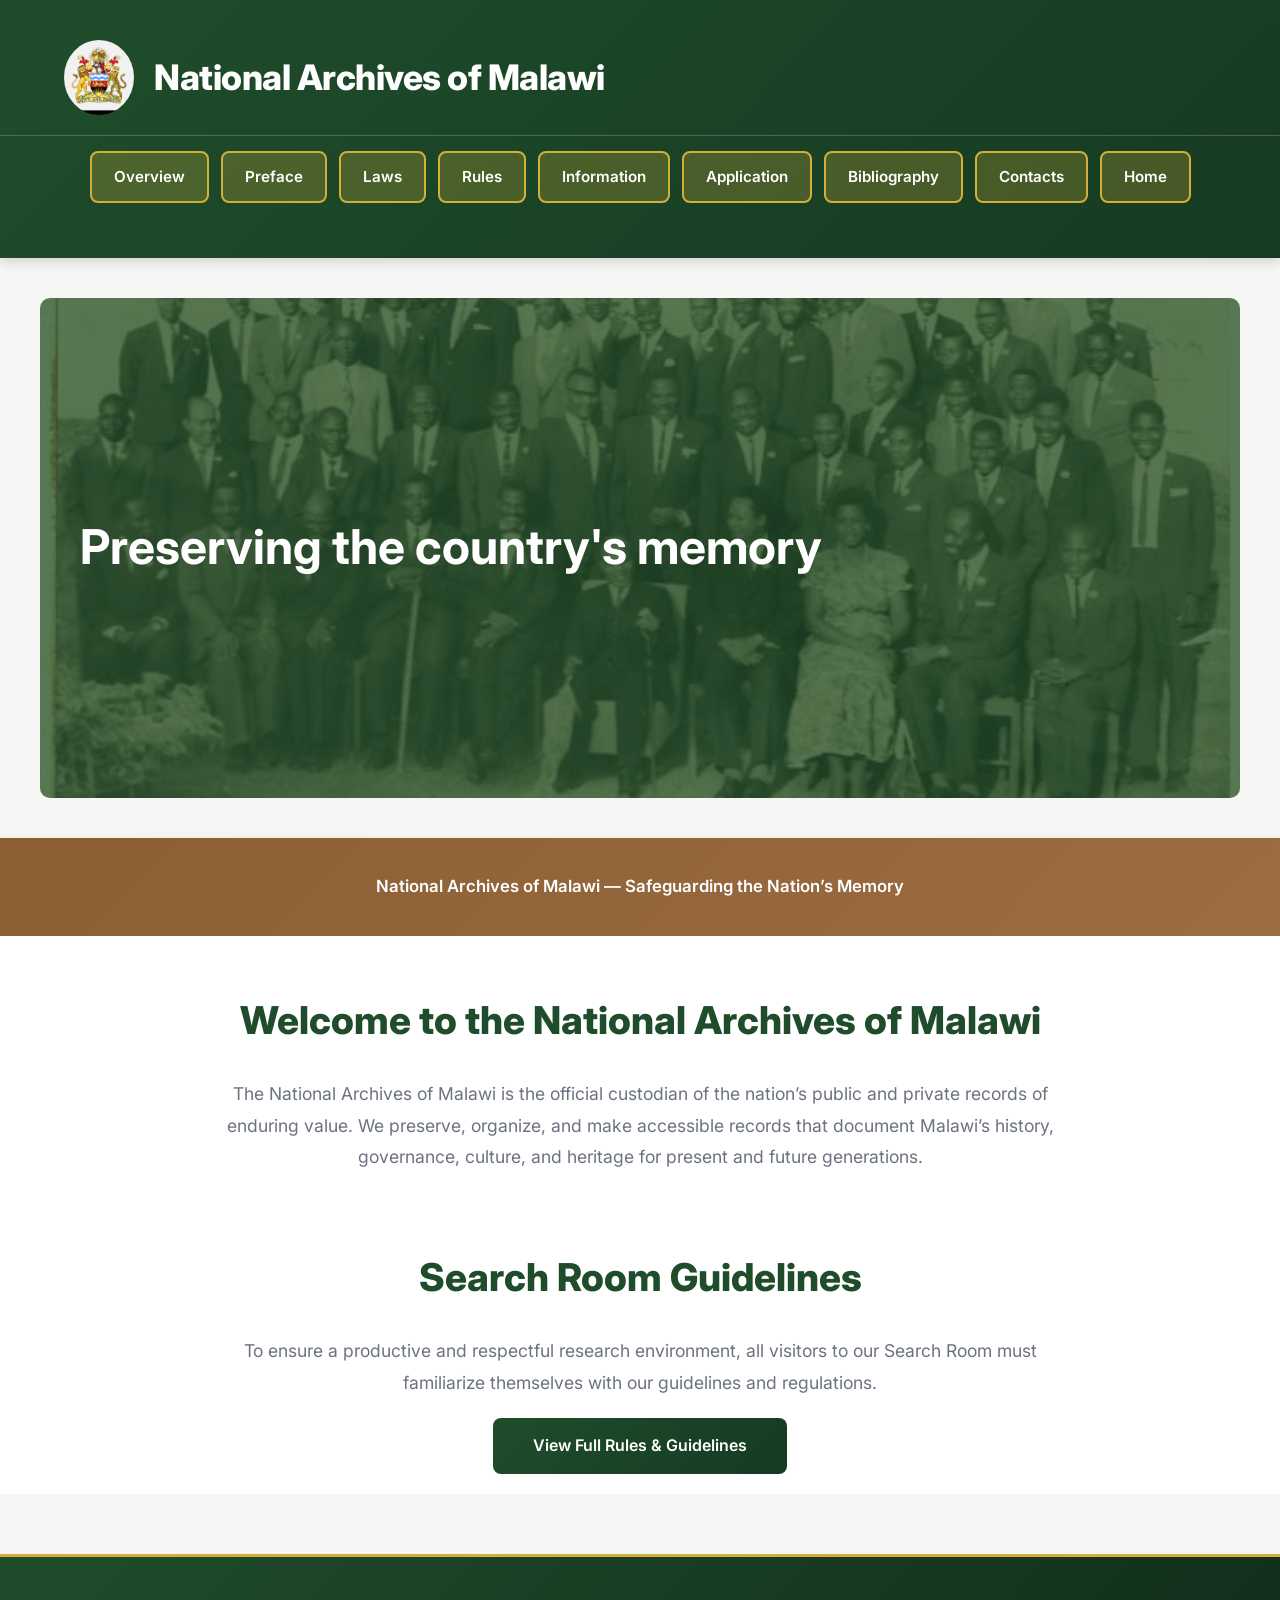
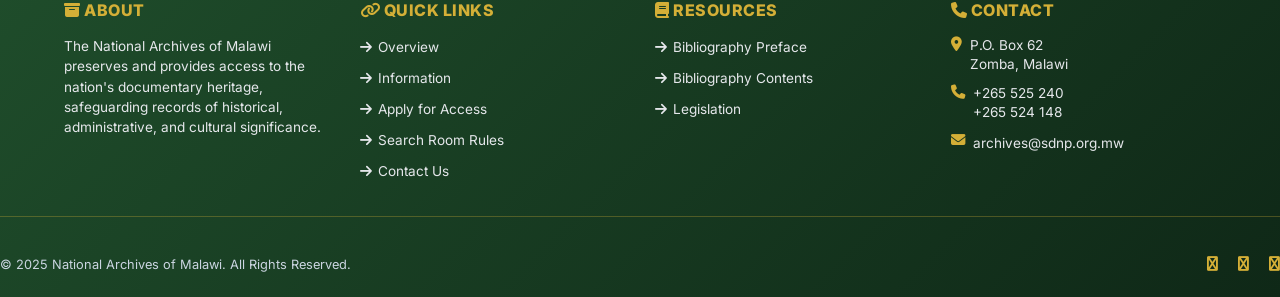
==== index.html @ b971d66d "Initial commit: National Archives redesigned website" ====
<!DOCTYPE html>
<html lang="en">
<head>
  <meta charset="UTF-8" />
  <meta name="viewport" content="width=device-width, initial-scale=1.0" />
  <title>National Archives of Malawi</title>

  <!-- Google Font -->
  <link href="https://fonts.googleapis.com/css2?family=Inter:wght@300;400;500;600;700;800&display=swap" rel="stylesheet">

  <!-- Icons -->
  <link href="https://cdnjs.cloudflare.com/ajax/libs/font-awesome/6.5.1/css/all.min.css" rel="stylesheet">

  <!-- Global CSS -->
  <link rel="stylesheet" href="archives-styles.css">
  <style>
    .rules-button {
      display: inline-block;
      margin-top: 20px;
      padding: 14px 40px;
      background: linear-gradient(135deg, #1f4d2b, #163a22);
      color: white;
      text-decoration: none;
      border-radius: 8px;
      font-weight: 600;
      transition: all 0.3s ease;
    }

    .rules-button:hover {
      transform: translateY(-2px);
      box-shadow: 0 8px 20px rgba(31, 77, 43, 0.3);
    }
  </style>
</head>
<body>

<!-- Top Header -->
<header class="top-header">
  <div class="container header-content">
    <div class="branding">
      <img src="emblem.jpg" alt="Malawi Emblem">
      <div>
        <h1>National Archives of Malawi</h1>
      </div>
    </div>
  </div>
  <!-- Navigation -->
  <nav class="main-nav">
    <div class="container">
      <a href="overview.html">Overview</a>
      <a href="biblio_preface.html">Preface</a>
      <a href="laws.html">Laws</a>
      <a href="rules.html">Rules</a>
      <a href="information.html">Information</a>
      <a href="application.html">Application</a>
      <a href="biblio-contents.html">Bibliography</a>
      <a href="staff.html">Contacts</a>
      <a href="../index.html">Home</a>
    </div>
  </nav>
</header>

<!-- Hero Section -->
<section class="hero-section">
  <div class="hero-archives">
    <div class="hero-overlay"></div>
    <div class="hero-content">
      <p>Preserving the country's memory</p>
    </div>
  </div>
</section>


<!-- Announcement Banner -->
<section class="announcement">
  <div class="container">
    <p>National Archives of Malawi — Safeguarding the Nation’s Memory</p>
  </div>
</section>

<!-- Welcome Section -->
<section class="welcome">
  <div class="container">
    <h2>Welcome to the National Archives of Malawi</h2>
    <p>
      The National Archives of Malawi is the official custodian of the nation’s public and private records of enduring value. We preserve, organize, and make accessible records that document Malawi’s history, governance, culture, and heritage for present and future generations.
    </p>
  </div>
</section>
<!-- Quick Access to Rules Section -->
<section class="welcome">
  <div class="container">
    <h2>Search Room Guidelines</h2>
    <p>
      To ensure a productive and respectful research environment, all visitors to our Search Room must familiarize themselves with our guidelines and regulations.
    </p>
    <a href="rules.html" class="rules-button">View Full Rules & Guidelines</a>
  </div>
</section>
<!-- Footer -->
<footer class="footer">
  <div class="container">
    <div class="footer-section">
      <h3><i class="fas fa-archive"></i> About</h3>
      <p style="color:#e5e7eb; font-size:0.95rem; line-height:1.7;">The National Archives of Malawi preserves and provides access to the nation's documentary heritage, safeguarding records of historical, administrative, and cultural significance.</p>
    </div>

    <div class="footer-section">
      <h3><i class="fas fa-link"></i> Quick Links</h3>
      <ul>
        <li><a href="overview.html"><i class="fas fa-arrow-right"></i> Overview</a></li>
        <li><a href="information.html"><i class="fas fa-arrow-right"></i> Information</a></li>
        <li><a href="application.html"><i class="fas fa-arrow-right"></i> Apply for Access</a></li>
        <li><a href="search.html"><i class="fas fa-arrow-right"></i> Search Room Rules</a></li>
        <li><a href="staff.html"><i class="fas fa-arrow-right"></i> Contact Us</a></li>
      </ul>
    </div>

    <div class="footer-section">
      <h3><i class="fas fa-book"></i> Resources</h3>
      <ul>
        <li><a href="biblio_preface.html"><i class="fas fa-arrow-right"></i> Bibliography Preface</a></li>
        <li><a href="biblio-contents.html"><i class="fas fa-arrow-right"></i> Bibliography Contents</a></li>
        <li><a href="laws.html"><i class="fas fa-arrow-right"></i> Legislation</a></li>
      </ul>
    </div>

    <div class="footer-section">
      <h3><i class="fas fa-phone"></i> Contact</h3>
      <div class="footer-contact-item">
        <i class="fas fa-map-marker-alt"></i>
        <span>P.O. Box 62<br>Zomba, Malawi</span>
      </div>
      <div class="footer-contact-item">
        <i class="fas fa-phone"></i>
        <span>+265 525 240<br>+265 524 148</span>
      </div>
      <div class="footer-contact-item">
        <i class="fas fa-envelope"></i>
        <a href="mailto:archives@sdnp.org.mw">archives@sdnp.org.mw</a>
      </div>
    </div>
  </div>

  <div class="footer-divider"></div>

  <div class="footer-bottom">
    <p style="margin:0;">© 2025 National Archives of Malawi. All Rights Reserved.</p>
    <div style="display:flex; gap:20px;">
      <a href="#"><i class="fas fa-facebook"></i></a>
      <a href="#"><i class="fas fa-twitter"></i></a>
      <a href="#"><i class="fas fa-linkedin"></i></a>
    </div>
  </div>
</footer>

</body>
</html>
---- archives-styles.css ----
/* =====================================================
   NATIONAL ARCHIVES OF MALAWI – GLOBAL STYLESHEET
   Design-only redesign (no content removed)
===================================================== */

:root{
  --primary:#1f4d2b;      /* Heritage green */
  --secondary:#8b5e34;    /* Archival brown */
  --accent:#d4af37;       /* Gold accent */
  --light:#f6f7f5;
  --dark:#1f2933;
  --muted:#6b7280;
  --white:#ffffff;
}

*{
  box-sizing:border-box;
}

body{
  margin:0;
  font-family:'Inter',sans-serif;
  color:var(--dark);
  background:var(--light);
  line-height:1.7;
}

.container{
  width:90%;
  max-width:1200px;
  margin:auto;
}

/* ================= HEADER ================= */
.top-header{
  background:linear-gradient(135deg,var(--primary),#163a22);
  color:var(--white);
  padding:40px 0;
  box-shadow:0 4px 12px rgba(0,0,0,0.15);
}

.header-content{
  display:flex;
  justify-content:space-between;
  align-items:flex-start;
  gap:40px;
}

.branding{
  display:flex;
  align-items:center;
  gap:20px;
}

.branding img{
  width:70px;
  border-radius:50%;
}

.branding h1{
  margin:0;
  font-size:2.2rem;
  font-weight:800;
  letter-spacing:-0.5px;
}

.branding p{
  margin:5px 0 0;
  color:#e5e7eb;
}

.contact-box{
  background:var(--white);
  color:var(--dark);
  padding:30px;
  border-radius:16px;
  box-shadow:0 20px 40px rgba(0,0,0,0.12);
  max-width:360px;
  border-left:5px solid var(--accent);
}

.contact-box h3{
  margin-top:0;
  color:var(--primary);
}

.contact-box a{
  color:var(--primary);
  text-decoration:none;
}

.contact-person{
  margin-top:15px;
  font-size:0.95rem;
}

/* ================= NAVIGATION ================= */
.main-nav{
  background:transparent;
  box-shadow:none;
  border-top:1px solid rgba(255,255,255,0.2);
  margin-top:20px;
  padding:15px 0;
}

.main-nav .container{
  display:flex;
  flex-wrap:wrap;
  justify-content:center;
  gap:12px;
}

.main-nav a{
  padding:11px 22px;
  text-decoration:none;
  color:var(--white);
  font-weight:600;
  font-size:0.95rem;
  background:rgba(212,175,55,0.25);
  border:2px solid var(--accent);
  border-radius:8px;
  transition:all 0.3s ease;
  display:inline-block;
}

.main-nav a:hover{
  background:var(--accent);
  color:var(--primary);
  transform:translateY(-2px);
  box-shadow:0 6px 16px rgba(212,175,55,0.3);
}

/* ================= ANNOUNCEMENT ================= */
.announcement{
  background:linear-gradient(135deg,var(--secondary),#9d6d42);
  color:var(--white);
  text-align:center;
  padding:18px 0;
  font-weight:600;
  font-size:1.05rem;
  box-shadow:0 2px 8px rgba(0,0,0,0.1);
}

/* ================= CONTENT ================= */
.welcome{
  background:var(--white);
  padding:20px 0;
  text-align:center;
}

.welcome h2{
  color:var(--primary);
  font-size:2.4rem;
  margin-bottom:25px;
  font-weight:800;
}

.welcome p{
  max-width:850px;
  margin:auto;
  color:var(--muted);
  font-size:1.1rem;
  line-height:1.8;
}

/* ================= FOOTER ================= */
.footer{
  background:linear-gradient(135deg,var(--primary),#0f2817);
  color:var(--white);
  padding:40px 0 20px;
  border-top:3px solid var(--accent);
  margin-top:60px;
}

.footer .container{
  display:grid;
  grid-template-columns:repeat(auto-fit,minmax(200px,1fr));
  gap:30px;
  margin-bottom:25px;
}

.footer-section h3{
  color:var(--accent);
  font-size:1rem;
  font-weight:800;
  margin-top:0;
  margin-bottom:12px;
  text-transform:uppercase;
  letter-spacing:0.5px;
}

.footer-section ul{
  list-style:none;
  padding:0;
  margin:0;
}

.footer-section li{
  margin-bottom:8px;
}

.footer-section a{
  color:#e5e7eb;
  text-decoration:none;
  transition:color 0.3s ease;
  font-size:0.85rem;
  display:flex;
  align-items:center;
  gap:6px;
}

.footer-section a:hover{
  color:var(--accent);
}

.footer-section p{
  font-size:0.85rem !important;
  line-height:1.5 !important;
  margin:0 !important;
}

.footer-contact-item{
  margin-bottom:10px;
  display:flex;
  align-items:flex-start;
  gap:8px;
  font-size:0.85rem;
}

.footer-contact-item i{
  color:var(--accent);
  margin-top:1px;
  flex-shrink:0;
  font-size:0.9rem;
}

.footer-contact-item span{
  color:#e5e7eb;
  line-height:1.4;
}

.footer-divider{
  border-top:1px solid rgba(212,175,55,0.3);
  margin:20px 0;
}

.footer-bottom{
  display:flex;
  justify-content:space-between;
  align-items:center;
  flex-wrap:wrap;
  gap:15px;
  padding-top:15px;
  color:#cbd5e1;
  font-size:0.8rem;
}

.footer-bottom a{
  color:var(--accent);
  text-decoration:none;
  transition:color 0.3s ease;
  font-size:0.9rem;
}

.footer-bottom a:hover{
  color:var(--white);
}

.footer-bottom div{
  display:flex;
  gap:15px;
}

@media(max-width:768px){
  .footer{
    padding:30px 0 15px;
    margin-top:40px;
  }

  .footer .container{
    grid-template-columns:repeat(2,1fr);
    gap:20px;
    margin-bottom:15px;
  }

  .footer-section h3{
    font-size:0.9rem;
    margin-bottom:8px;
  }

  .footer-section a{
    font-size:0.8rem;
  }

  .footer-bottom{
    flex-direction:column;
    text-align:center;
    padding-top:10px;
  }

  .footer-bottom div{
    justify-content:center;
  }
}

/* ================= RESPONSIVE ================= */
@media(max-width:900px){
  .header-content{
    flex-direction:column;
  }

  .contact-box{
    max-width:100%;
  }
}
/* ================= HERO SECTION ================= */

.hero-section{
  display:flex;
  align-items:stretch;
  padding:40px;
}

.hero-archives{
  width:100%;
  height:500px;
  background:url("images-25.jpeg");
  background-size:cover;
  background-position:center;
  position:relative;
  display:flex;
  align-items:center;
  border-radius:10px;
}

.hero-overlay{
  position:absolute;
  inset:0;
  background:rgba(31,77,43,0.75); /* heritage green overlay */
  border-radius:10px;
}

.hero-content{
  position:relative;
  color:#ffffff;
  width:100%;
  padding:40px;
}

.hero-content h1{
  font-size:3.2rem;
  font-weight:800;
}

.hero-content p{
  font-size:3rem;
  font-weight:700;
  color:#ffffff;
  margin:0;
  line-height:1.3;
}
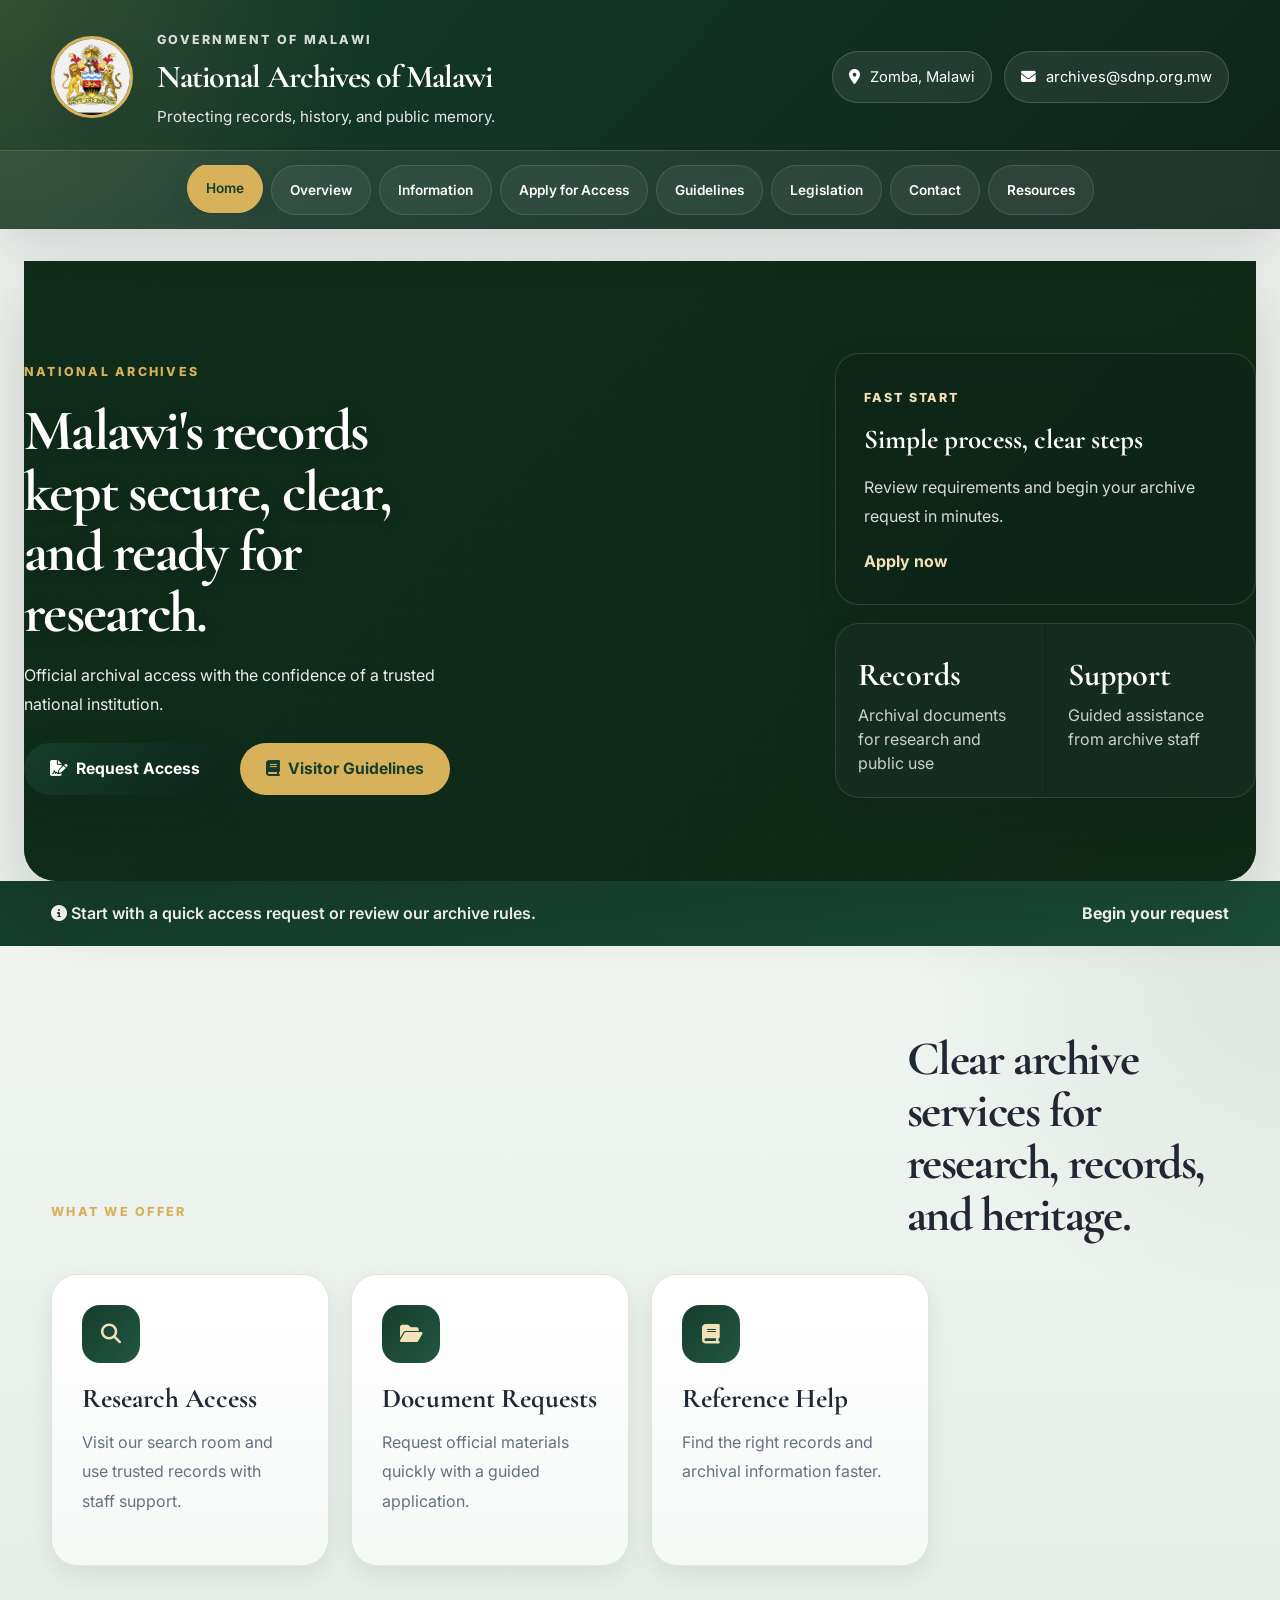
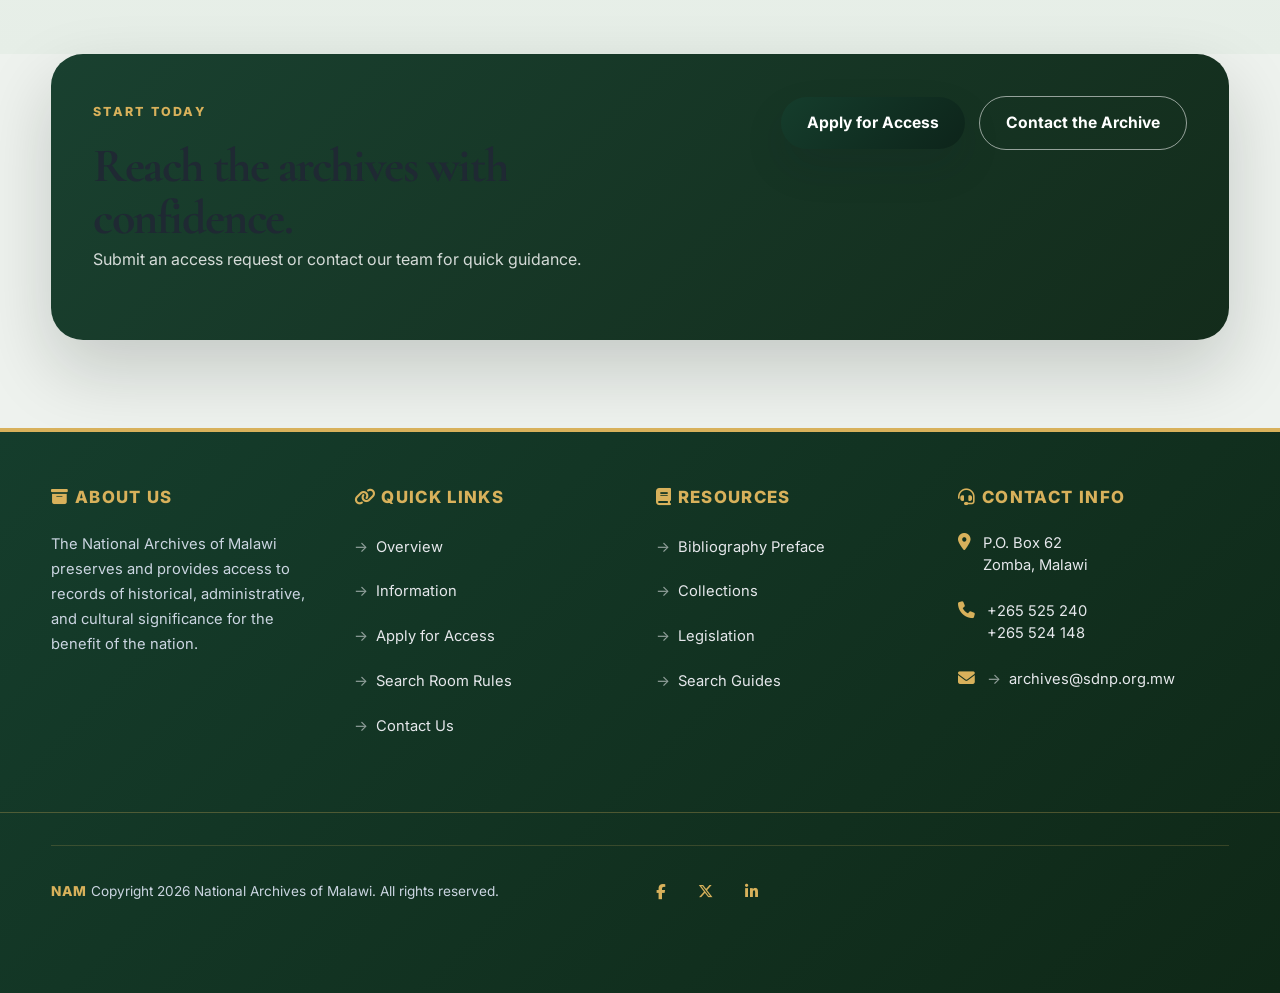
==== commit 63d7fdfc: "Refine homepage with footer color palette, concise content, and polished professional layout" ====
--- a/index.html
+++ b/index.html
@@ -3,156 +3,221 @@
 <head>
   <meta charset="UTF-8" />
   <meta name="viewport" content="width=device-width, initial-scale=1.0" />
+  <meta
+    name="description"
+    content="National Archives of Malawi - trusted access to records, history, and documentary heritage for citizens, students, and researchers."
+  />
+  <meta name="theme-color" content="#153d2c" />
   <title>National Archives of Malawi</title>
 
-  <!-- Google Font -->
-  <link href="https://fonts.googleapis.com/css2?family=Inter:wght@300;400;500;600;700;800&display=swap" rel="stylesheet">
-
-  <!-- Icons -->
-  <link href="https://cdnjs.cloudflare.com/ajax/libs/font-awesome/6.5.1/css/all.min.css" rel="stylesheet">
-
-  <!-- Global CSS -->
-  <link rel="stylesheet" href="archives-styles.css">
-  <style>
-    .rules-button {
-      display: inline-block;
-      margin-top: 20px;
-      padding: 14px 40px;
-      background: linear-gradient(135deg, #1f4d2b, #163a22);
-      color: white;
-      text-decoration: none;
-      border-radius: 8px;
-      font-weight: 600;
-      transition: all 0.3s ease;
-    }
-
-    .rules-button:hover {
-      transform: translateY(-2px);
-      box-shadow: 0 8px 20px rgba(31, 77, 43, 0.3);
-    }
-  </style>
+  <link rel="preconnect" href="https://fonts.googleapis.com" />
+  <link rel="preconnect" href="https://fonts.gstatic.com" crossorigin />
+  <link
+    href="https://fonts.googleapis.com/css2?family=Inter:wght@400;500;600;700;800&family=Cormorant+Garamond:wght@500;600;700&display=swap"
+    rel="stylesheet"
+  />
+  <link
+    href="https://cdnjs.cloudflare.com/ajax/libs/font-awesome/6.5.1/css/all.min.css"
+    rel="stylesheet"
+  />
+  <link rel="stylesheet" href="archives-styles.css" />
 </head>
 <body>
-
-<!-- Top Header -->
-<header class="top-header">
-  <div class="container header-content">
-    <div class="branding">
-      <img src="emblem.jpg" alt="Malawi Emblem">
+  <header class="top-header">
+    <div class="container header-content">
+      <div class="branding">
+        <img src="emblem.jpg" alt="National Emblem of Malawi" />
+        <div>
+          <span class="eyebrow">Government of Malawi</span>
+          <h1>National Archives of Malawi</h1>
+          <p>Protecting records, history, and public memory.</p>
+        </div>
+      </div>
+
+      <div class="header-meta">
+        <div class="meta-pill">
+          <i class="fas fa-location-dot"></i>
+          <span>Zomba, Malawi</span>
+        </div>
+        <div class="meta-pill">
+          <i class="fas fa-envelope"></i>
+          <a href="mailto:archives@sdnp.org.mw">archives@sdnp.org.mw</a>
+        </div>
+      </div>
+    </div>
+
+    <nav class="main-nav">
+      <div class="container">
+        <a href="index.html" aria-current="page">Home</a>
+        <a href="overview.html">Overview</a>
+        <a href="information.html">Information</a>
+        <a href="application.html">Apply for Access</a>
+        <a href="rules.html">Guidelines</a>
+        <a href="laws.html">Legislation</a>
+        <a href="staff.html">Contact</a>
+        <a href="biblio_preface.html">Resources</a>
+      </div>
+    </nav>
+  </header>
+
+  <main>
+    <section class="hero-section">
+      <div class="hero-archives">
+        <div class="hero-overlay"></div>
+        <div class="hero-pattern" aria-hidden="true"></div>
+
+        <div class="hero-content container hero-grid">
+          <div class="hero-copy">
+            <span class="section-tag">National Archives</span>
+            <h2>Malawi's records kept secure, clear, and ready for research.</h2>
+            <p>
+              Official archival access with the confidence of a trusted national institution.
+            </p>
+
+            <div class="hero-cta">
+              <a href="application.html" class="btn btn-primary">
+                <i class="fas fa-file-signature"></i>
+                Request Access
+              </a>
+              <a href="rules.html" class="btn btn-secondary">
+                <i class="fas fa-book"></i>
+                Visitor Guidelines
+              </a>
+            </div>
+          </div>
+
+          <aside class="hero-panel">
+            <div class="hero-stat-card">
+              <span class="stat-label">Fast Start</span>
+              <strong>Simple process, clear steps</strong>
+              <p>Review requirements and begin your archive request in minutes.</p>
+              <a href="application.html">Apply now</a>
+            </div>
+
+            <div class="hero-stat-row">
+              <div>
+                <span class="stat-number">Records</span>
+                <span class="stat-text">Archival documents for research and public use</span>
+              </div>
+              <div>
+                <span class="stat-number">Support</span>
+                <span class="stat-text">Guided assistance from archive staff</span>
+              </div>
+            </div>
+          </aside>
+        </div>
+      </div>
+    </section>
+
+    <section class="announcement announcement-modern">
+      <div class="container announcement-row">
+        <p><i class="fas fa-circle-info"></i> Start with a quick access request or review our archive rules.</p>
+        <a href="application.html">Begin your request</a>
+      </div>
+    </section>
+
+    <section class="services-section">
+      <div class="container">
+        <div class="section-heading">
+          <span class="section-tag">What We Offer</span>
+          <h2>Clear archive services for research, records, and heritage.</h2>
+        </div>
+
+        <div class="services-grid">
+          <article class="feature-card">
+            <div class="feature-icon"><i class="fas fa-search"></i></div>
+            <h3>Research Access</h3>
+            <p>Visit our search room and use trusted records with staff support.</p>
+          </article>
+
+          <article class="feature-card">
+            <div class="feature-icon"><i class="fas fa-folder-open"></i></div>
+            <h3>Document Requests</h3>
+            <p>Request official materials quickly with a guided application.</p>
+          </article>
+
+          <article class="feature-card">
+            <div class="feature-icon"><i class="fas fa-book"></i></div>
+            <h3>Reference Help</h3>
+            <p>Find the right records and archival information faster.</p>
+          </article>
+        </div>
+      </div>
+    </section>
+
+    <section class="cta-band">
+      <div class="container cta-band-inner">
+        <div>
+          <span class="section-tag">Start Today</span>
+          <h2>Reach the archives with confidence.</h2>
+          <p>Submit an access request or contact our team for quick guidance.</p>
+        </div>
+        <div class="cta-actions">
+          <a href="application.html" class="btn btn-primary">Apply for Access</a>
+          <a href="staff.html" class="btn btn-outline-light">Contact the Archive</a>
+        </div>
+      </div>
+    </section>
+  </main>
+
+  <footer class="footer">
+    <div class="container">
+      <div class="footer-section">
+        <h3><i class="fas fa-archive"></i> About Us</h3>
+        <p>
+          The National Archives of Malawi preserves and provides access to records of
+          historical, administrative, and cultural significance for the benefit of the nation.
+        </p>
+      </div>
+
+      <div class="footer-section">
+        <h3><i class="fas fa-link"></i> Quick Links</h3>
+        <ul>
+          <li><a href="overview.html">Overview</a></li>
+          <li><a href="information.html">Information</a></li>
+          <li><a href="application.html">Apply for Access</a></li>
+          <li><a href="rules.html">Search Room Rules</a></li>
+          <li><a href="staff.html">Contact Us</a></li>
+        </ul>
+      </div>
+
+      <div class="footer-section">
+        <h3><i class="fas fa-book"></i> Resources</h3>
+        <ul>
+          <li><a href="biblio_preface.html">Bibliography Preface</a></li>
+          <li><a href="biblio-contents.html">Collections</a></li>
+          <li><a href="laws.html">Legislation</a></li>
+          <li><a href="search.html">Search Guides</a></li>
+        </ul>
+      </div>
+
+      <div class="footer-section">
+        <h3><i class="fas fa-headset"></i> Contact Info</h3>
+        <div class="footer-contact-item">
+          <i class="fas fa-map-marker-alt"></i>
+          <span>P.O. Box 62<br />Zomba, Malawi</span>
+        </div>
+        <div class="footer-contact-item">
+          <i class="fas fa-phone"></i>
+          <span>+265 525 240<br />+265 524 148</span>
+        </div>
+        <div class="footer-contact-item">
+          <i class="fas fa-envelope"></i>
+          <span><a href="mailto:archives@sdnp.org.mw">archives@sdnp.org.mw</a></span>
+        </div>
+      </div>
+    </div>
+
+    <div class="footer-divider"></div>
+
+    <div class="container footer-bottom">
+      <p style="margin:0;"><span class="footer-logo">NAM</span> Copyright 2026 National Archives of Malawi. All rights reserved.</p>
       <div>
-        <h1>National Archives of Malawi</h1>
+        <a href="#" title="Facebook"><i class="fab fa-facebook-f"></i></a>
+        <a href="#" title="Twitter"><i class="fab fa-x-twitter"></i></a>
+        <a href="#" title="LinkedIn"><i class="fab fa-linkedin-in"></i></a>
       </div>
     </div>
-  </div>
-  <!-- Navigation -->
-  <nav class="main-nav">
-    <div class="container">
-      <a href="overview.html">Overview</a>
-      <a href="biblio_preface.html">Preface</a>
-      <a href="laws.html">Laws</a>
-      <a href="rules.html">Rules</a>
-      <a href="information.html">Information</a>
-      <a href="application.html">Application</a>
-      <a href="biblio-contents.html">Bibliography</a>
-      <a href="staff.html">Contacts</a>
-      <a href="../index.html">Home</a>
-    </div>
-  </nav>
-</header>
-
-<!-- Hero Section -->
-<section class="hero-section">
-  <div class="hero-archives">
-    <div class="hero-overlay"></div>
-    <div class="hero-content">
-      <p>Preserving the country's memory</p>
-    </div>
-  </div>
-</section>
-
-
-<!-- Announcement Banner -->
-<section class="announcement">
-  <div class="container">
-    <p>National Archives of Malawi — Safeguarding the Nation’s Memory</p>
-  </div>
-</section>
-
-<!-- Welcome Section -->
-<section class="welcome">
-  <div class="container">
-    <h2>Welcome to the National Archives of Malawi</h2>
-    <p>
-      The National Archives of Malawi is the official custodian of the nation’s public and private records of enduring value. We preserve, organize, and make accessible records that document Malawi’s history, governance, culture, and heritage for present and future generations.
-    </p>
-  </div>
-</section>
-<!-- Quick Access to Rules Section -->
-<section class="welcome">
-  <div class="container">
-    <h2>Search Room Guidelines</h2>
-    <p>
-      To ensure a productive and respectful research environment, all visitors to our Search Room must familiarize themselves with our guidelines and regulations.
-    </p>
-    <a href="rules.html" class="rules-button">View Full Rules & Guidelines</a>
-  </div>
-</section>
-<!-- Footer -->
-<footer class="footer">
-  <div class="container">
-    <div class="footer-section">
-      <h3><i class="fas fa-archive"></i> About</h3>
-      <p style="color:#e5e7eb; font-size:0.95rem; line-height:1.7;">The National Archives of Malawi preserves and provides access to the nation's documentary heritage, safeguarding records of historical, administrative, and cultural significance.</p>
-    </div>
-
-    <div class="footer-section">
-      <h3><i class="fas fa-link"></i> Quick Links</h3>
-      <ul>
-        <li><a href="overview.html"><i class="fas fa-arrow-right"></i> Overview</a></li>
-        <li><a href="information.html"><i class="fas fa-arrow-right"></i> Information</a></li>
-        <li><a href="application.html"><i class="fas fa-arrow-right"></i> Apply for Access</a></li>
-        <li><a href="search.html"><i class="fas fa-arrow-right"></i> Search Room Rules</a></li>
-        <li><a href="staff.html"><i class="fas fa-arrow-right"></i> Contact Us</a></li>
-      </ul>
-    </div>
-
-    <div class="footer-section">
-      <h3><i class="fas fa-book"></i> Resources</h3>
-      <ul>
-        <li><a href="biblio_preface.html"><i class="fas fa-arrow-right"></i> Bibliography Preface</a></li>
-        <li><a href="biblio-contents.html"><i class="fas fa-arrow-right"></i> Bibliography Contents</a></li>
-        <li><a href="laws.html"><i class="fas fa-arrow-right"></i> Legislation</a></li>
-      </ul>
-    </div>
-
-    <div class="footer-section">
-      <h3><i class="fas fa-phone"></i> Contact</h3>
-      <div class="footer-contact-item">
-        <i class="fas fa-map-marker-alt"></i>
-        <span>P.O. Box 62<br>Zomba, Malawi</span>
-      </div>
-      <div class="footer-contact-item">
-        <i class="fas fa-phone"></i>
-        <span>+265 525 240<br>+265 524 148</span>
-      </div>
-      <div class="footer-contact-item">
-        <i class="fas fa-envelope"></i>
-        <a href="mailto:archives@sdnp.org.mw">archives@sdnp.org.mw</a>
-      </div>
-    </div>
-  </div>
-
-  <div class="footer-divider"></div>
-
-  <div class="footer-bottom">
-    <p style="margin:0;">© 2025 National Archives of Malawi. All Rights Reserved.</p>
-    <div style="display:flex; gap:20px;">
-      <a href="#"><i class="fas fa-facebook"></i></a>
-      <a href="#"><i class="fas fa-twitter"></i></a>
-      <a href="#"><i class="fas fa-linkedin"></i></a>
-    </div>
-  </div>
-</footer>
-
+  </footer>
 </body>
-</html>+</html>
--- a/archives-styles.css
+++ b/archives-styles.css
@@ -1,20 +1,41 @@
 /* =====================================================
-   NATIONAL ARCHIVES OF MALAWI – GLOBAL STYLESHEET
-   Design-only redesign (no content removed)
+   NATIONAL ARCHIVES OF MALAWI - GLOBAL STYLESHEET
 ===================================================== */
 
 :root{
-  --primary:#1f4d2b;      /* Heritage green */
-  --secondary:#8b5e34;    /* Archival brown */
-  --accent:#d4af37;       /* Gold accent */
-  --light:#f6f7f5;
+  --primary:#153d2c;
+  --primary-deep:#0d241a;
+  --primary-soft:#1b4c37;
+  --secondary:#7e5b2f;
+  --accent:#d8b15b;
+  --accent-soft:#f3e2b9;
+  --light:#eef2ee;
+  --surface:#f7f9f6;
+  --surface-alt:#dde7df;
   --dark:#1f2933;
-  --muted:#6b7280;
+  --muted:#667085;
   --white:#ffffff;
+  --border:rgba(21,61,44,0.12);
+  --shadow-sm:0 10px 24px rgba(16,24,40,0.08);
+  --shadow-md:0 18px 40px rgba(16,24,40,0.12);
+  --shadow-lg:0 30px 70px rgba(9,20,15,0.18);
+  --spacing-xs:8px;
+  --spacing-sm:16px;
+  --spacing-md:24px;
+  --spacing-lg:32px;
+  --spacing-xl:56px;
+  --spacing-2xl:88px;
+  --radius-sm:12px;
+  --radius-md:20px;
+  --radius-lg:32px;
 }
 
 *{
   box-sizing:border-box;
+}
+
+html{
+  scroll-behavior:smooth;
 }
 
 body{
@@ -22,171 +43,787 @@
   font-family:'Inter',sans-serif;
   color:var(--dark);
   background:var(--light);
-  line-height:1.7;
+  line-height:1.8;
+  -webkit-font-smoothing:antialiased;
+  -moz-osx-font-smoothing:grayscale;
+}
+
+h1,h2,h3,h4,h5,h6{
+  font-family:'Cormorant Garamond','Georgia',serif;
+  font-weight:700;
+  line-height:1.15;
+  margin-top:0;
+  color:var(--dark);
+}
+
+h1{
+  font-size:3rem;
+  letter-spacing:-0.03em;
+}
+
+h2{
+  font-size:2.3rem;
+  letter-spacing:-0.03em;
+}
+
+h3{
+  font-size:1.45rem;
+}
+
+h4{
+  font-size:1.2rem;
+}
+
+p{
+  margin:0 0 var(--spacing-md);
+  max-width:66ch;
+}
+
+a{
+  color:var(--primary);
+  text-decoration:none;
+  transition:color 0.3s ease, transform 0.3s ease;
+  text-underline-offset:3px;
+}
+
+a:hover{
+  color:var(--accent);
+}
+
+img{
+  max-width:100%;
+  height:auto;
+  border-radius:8px;
 }
 
 .container{
-  width:90%;
-  max-width:1200px;
-  margin:auto;
-}
-
-/* ================= HEADER ================= */
+  width:min(1200px, 92vw);
+  margin:0 auto;
+}
+
+.eyebrow,
+.section-tag{
+  display:inline-flex;
+  align-items:center;
+  gap:8px;
+  font-size:0.78rem;
+  font-weight:800;
+  text-transform:uppercase;
+  letter-spacing:0.18em;
+}
+
+.eyebrow{
+  color:rgba(255,255,255,0.82);
+  margin-bottom:8px;
+}
+
+.section-tag{
+  color:var(--accent);
+  margin-bottom:18px;
+}
+
 .top-header{
-  background:linear-gradient(135deg,var(--primary),#163a22);
-  color:var(--white);
-  padding:40px 0;
-  box-shadow:0 4px 12px rgba(0,0,0,0.15);
+  background:
+    radial-gradient(circle at top left, rgba(216,177,91,0.16), transparent 28%),
+    linear-gradient(135deg, var(--primary), var(--primary-deep));
+  color:var(--white);
+  padding:24px 0 0;
+  box-shadow:var(--shadow-md);
+  position:sticky;
+  top:0;
+  z-index:100;
+  backdrop-filter:blur(18px);
 }
 
 .header-content{
   display:flex;
   justify-content:space-between;
-  align-items:flex-start;
-  gap:40px;
+  align-items:center;
+  gap:var(--spacing-lg);
+  flex-wrap:wrap;
 }
 
 .branding{
   display:flex;
   align-items:center;
-  gap:20px;
+  gap:var(--spacing-md);
+  flex:1;
+  min-width:250px;
 }
 
 .branding img{
-  width:70px;
+  width:82px;
+  height:82px;
   border-radius:50%;
+  border:3px solid var(--accent);
+  object-fit:cover;
+  box-shadow:var(--shadow-md);
 }
 
 .branding h1{
   margin:0;
-  font-size:2.2rem;
+  font-size:2rem;
   font-weight:800;
-  letter-spacing:-0.5px;
+  line-height:1.1;
+  color:var(--white);
 }
 
 .branding p{
-  margin:5px 0 0;
+  margin:8px 0 0;
   color:#e5e7eb;
+  font-size:0.95rem;
+}
+
+.header-meta{
+  display:flex;
+  gap:12px;
+  flex-wrap:wrap;
+  justify-content:flex-end;
+}
+
+.meta-pill{
+  display:inline-flex;
+  align-items:center;
+  gap:10px;
+  padding:12px 16px;
+  border:1px solid rgba(255,255,255,0.16);
+  background:rgba(255,255,255,0.08);
+  border-radius:999px;
+  color:var(--white);
+  font-size:0.92rem;
+}
+
+.meta-pill a{
+  color:var(--white);
 }
 
 .contact-box{
   background:var(--white);
   color:var(--dark);
-  padding:30px;
-  border-radius:16px;
-  box-shadow:0 20px 40px rgba(0,0,0,0.12);
-  max-width:360px;
+  padding:var(--spacing-lg);
+  border-radius:var(--radius-sm);
+  box-shadow:var(--shadow-lg);
   border-left:5px solid var(--accent);
+  flex-shrink:0;
 }
 
 .contact-box h3{
-  margin-top:0;
+  margin:0 0 var(--spacing-sm);
   color:var(--primary);
+  font-size:1.1rem;
 }
 
 .contact-box a{
   color:var(--primary);
-  text-decoration:none;
+  font-weight:600;
 }
 
 .contact-person{
-  margin-top:15px;
-  font-size:0.95rem;
-}
-
-/* ================= NAVIGATION ================= */
+  margin-top:var(--spacing-md);
+  font-size:0.9rem;
+  color:var(--muted);
+}
+
 .main-nav{
-  background:transparent;
-  box-shadow:none;
-  border-top:1px solid rgba(255,255,255,0.2);
+  background:rgba(255,255,255,0.08);
+  border-top:1px solid rgba(216,177,91,0.22);
   margin-top:20px;
-  padding:15px 0;
+  padding:14px 0;
+  backdrop-filter:blur(10px);
+  overflow-x:auto;
 }
 
 .main-nav .container{
   display:flex;
-  flex-wrap:wrap;
+  flex-wrap:nowrap;
   justify-content:center;
-  gap:12px;
+  gap:var(--spacing-xs);
+  overflow-x:auto;
+  -webkit-overflow-scrolling:touch;
 }
 
 .main-nav a{
-  padding:11px 22px;
-  text-decoration:none;
+  padding:12px 18px;
   color:var(--white);
   font-weight:600;
-  font-size:0.95rem;
-  background:rgba(212,175,55,0.25);
-  border:2px solid var(--accent);
-  border-radius:8px;
-  transition:all 0.3s ease;
+  font-size:0.85rem;
+  background:rgba(255,255,255,0.06);
+  border:1px solid rgba(255,255,255,0.12);
+  border-radius:999px;
+  transition:all 0.3s cubic-bezier(0.25,0.46,0.45,0.94);
   display:inline-block;
-}
-
-.main-nav a:hover{
+  white-space:nowrap;
+  flex-shrink:0;
+}
+
+.main-nav a:hover,
+.main-nav a[aria-current="page"]{
+  color:var(--primary);
   background:var(--accent);
-  color:var(--primary);
+  border-color:var(--accent);
   transform:translateY(-2px);
-  box-shadow:0 6px 16px rgba(212,175,55,0.3);
-}
-
-/* ================= ANNOUNCEMENT ================= */
+  box-shadow:var(--shadow-sm);
+}
+
 .announcement{
   background:linear-gradient(135deg,var(--secondary),#9d6d42);
   color:var(--white);
   text-align:center;
   padding:18px 0;
   font-weight:600;
-  font-size:1.05rem;
-  box-shadow:0 2px 8px rgba(0,0,0,0.1);
-}
-
-/* ================= CONTENT ================= */
+  font-size:1rem;
+}
+
+.announcement-modern{
+  background:linear-gradient(90deg,var(--primary),var(--primary-soft));
+}
+
+.announcement-row{
+  display:flex;
+  align-items:center;
+  justify-content:space-between;
+  gap:16px;
+}
+
+.announcement-row p{
+  margin:0;
+}
+
+.announcement-row a{
+  color:var(--white);
+  font-weight:700;
+  white-space:nowrap;
+}
+
 .welcome{
   background:var(--white);
-  padding:20px 0;
+  padding:var(--spacing-xl) 0;
   text-align:center;
 }
 
 .welcome h2{
   color:var(--primary);
-  font-size:2.4rem;
-  margin-bottom:25px;
+  margin-bottom:var(--spacing-lg);
   font-weight:800;
 }
 
 .welcome p{
-  max-width:850px;
-  margin:auto;
+  max-width:70ch;
+  margin:0 auto var(--spacing-xl);
   color:var(--muted);
-  font-size:1.1rem;
-  line-height:1.8;
-}
-
-/* ================= FOOTER ================= */
+  font-size:1.08rem;
+  line-height:1.9;
+}
+
+.card{
+  background:var(--white);
+  border:1px solid var(--border);
+  border-radius:var(--radius-sm);
+  padding:var(--spacing-lg);
+  box-shadow:var(--shadow-sm);
+  transition:all 0.3s cubic-bezier(0.25,0.46,0.45,0.94);
+  display:flex;
+  flex-direction:column;
+}
+
+.card:hover{
+  box-shadow:var(--shadow-lg);
+  transform:translateY(-6px);
+  border-color:rgba(216,177,91,0.5);
+}
+
+.card h3{
+  color:var(--primary);
+  margin-bottom:var(--spacing-md);
+  padding-bottom:var(--spacing-sm);
+  border-bottom:2px solid rgba(216,177,91,0.5);
+}
+
+.card p{
+  color:var(--muted);
+  flex-grow:1;
+  margin-bottom:var(--spacing-md);
+}
+
+.btn,
+button,
+[role="button"]{
+  display:inline-flex;
+  align-items:center;
+  justify-content:center;
+  gap:8px;
+  padding:12px 26px;
+  font-size:0.98rem;
+  font-weight:700;
+  border:none;
+  border-radius:999px;
+  cursor:pointer;
+  transition:all 0.3s cubic-bezier(0.25,0.46,0.45,0.94);
+  text-decoration:none;
+}
+
+.btn-primary{
+  background:linear-gradient(135deg,var(--primary),var(--primary-deep));
+  color:var(--white);
+  box-shadow:var(--shadow-md);
+}
+
+.btn-primary:hover,
+.btn-primary:focus{
+  transform:translateY(-2px);
+  box-shadow:var(--shadow-lg);
+  color:var(--white);
+}
+
+.btn-secondary{
+  background:var(--accent);
+  color:var(--primary);
+}
+
+.btn-secondary:hover,
+.btn-secondary:focus{
+  background:#cba14a;
+  color:var(--primary);
+  transform:translateY(-2px);
+}
+
+.btn-outline{
+  background:transparent;
+  border:2px solid var(--primary);
+  color:var(--primary);
+}
+
+.btn-outline:hover,
+.btn-outline:focus{
+  background:var(--primary);
+  color:var(--white);
+  transform:translateY(-2px);
+}
+
+.btn-outline-light{
+  background:transparent;
+  border:1.5px solid rgba(255,255,255,0.55);
+  color:var(--white);
+}
+
+.btn-outline-light:hover,
+.btn-outline-light:focus{
+  background:var(--white);
+  color:var(--primary);
+}
+
+input[type="text"],
+input[type="email"],
+input[type="password"],
+input[type="search"],
+textarea,
+select{
+  width:100%;
+  padding:12px 16px;
+  font-family:inherit;
+  font-size:1rem;
+  border:2px solid #e5e7eb;
+  border-radius:12px;
+  transition:all 0.3s ease;
+  background:var(--white);
+  color:var(--dark);
+}
+
+input[type="text"]:focus,
+input[type="email"]:focus,
+input[type="password"]:focus,
+input[type="search"]:focus,
+textarea:focus,
+select:focus{
+  outline:none;
+  border-color:var(--accent);
+  box-shadow:0 0 0 3px rgba(216,177,91,0.16);
+}
+
+label{
+  display:block;
+  margin-bottom:8px;
+  font-weight:600;
+  color:var(--dark);
+}
+
+.form-group{
+  margin-bottom:var(--spacing-lg);
+}
+
+.image-with-caption{
+  text-align:center;
+  margin:var(--spacing-lg) 0;
+}
+
+.image-with-caption figcaption{
+  color:var(--muted);
+  font-size:0.95rem;
+  margin-top:var(--spacing-sm);
+  font-style:italic;
+}
+
+.hero-section{
+  display:flex;
+  align-items:stretch;
+  padding:32px 24px 0;
+}
+
+.hero-archives{
+  width:100%;
+  min-height:620px;
+  background:linear-gradient(135deg,var(--primary),#0f2817);
+  position:relative;
+  display:flex;
+  align-items:stretch;
+  justify-content:center;
+  border-radius:0 0 var(--radius-lg) var(--radius-lg);
+  overflow:hidden;
+  box-shadow:var(--shadow-lg);
+}
+
+.hero-overlay{
+  position:absolute;
+  inset:0;
+  background:rgba(15,40,23,0.78);
+}
+
+.hero-pattern{
+  position:absolute;
+  inset:0;
+  background:
+    linear-gradient(rgba(255,255,255,0.06) 1px, transparent 1px),
+    linear-gradient(90deg, rgba(255,255,255,0.06) 1px, transparent 1px);
+  background-size:44px 44px;
+  opacity:0.18;
+}
+
+.hero-content{
+  position:relative;
+  color:var(--white);
+  width:100%;
+  padding:var(--spacing-xl) 0 48px;
+  z-index:1;
+}
+
+.hero-grid{
+  display:grid;
+  grid-template-columns:minmax(0,1.3fr) minmax(280px,0.7fr);
+  gap:30px;
+  align-items:center;
+}
+
+.hero-copy h2{
+  font-size:3.6rem;
+  margin-bottom:18px;
+  line-height:1.05;
+  color:var(--white);
+  max-width:14ch;
+  text-shadow:1px 2px 14px rgba(0,0,0,0.18);
+}
+
+.hero-copy p{
+  font-size:1rem;
+  max-width:46ch;
+  margin:0;
+  color:rgba(255,255,255,0.92);
+}
+
+.hero-cta{
+  margin-top:24px;
+  display:flex;
+  flex-wrap:wrap;
+  gap:14px;
+}
+
+.hero-panel{
+  display:grid;
+  gap:18px;
+}
+
+.hero-stat-card,
+.hero-stat-row{
+  background:rgba(13,36,26,0.52);
+  border:1px solid rgba(255,255,255,0.14);
+  backdrop-filter:blur(18px);
+  border-radius:24px;
+  box-shadow:var(--shadow-md);
+}
+
+.hero-stat-card{
+  padding:28px;
+}
+
+.hero-stat-card strong{
+  display:block;
+  font-size:1.7rem;
+  font-family:'Cormorant Garamond','Georgia',serif;
+  margin:6px 0 8px;
+  color:var(--white);
+}
+
+.hero-stat-card p{
+  margin-bottom:16px;
+  color:rgba(255,255,255,0.84);
+  max-width:34ch;
+}
+
+.hero-stat-card a{
+  color:var(--accent-soft);
+  font-weight:700;
+}
+
+.stat-label{
+  color:var(--accent-soft);
+  font-size:0.78rem;
+  font-weight:800;
+  text-transform:uppercase;
+  letter-spacing:0.15em;
+}
+
+.hero-stat-row{
+  display:grid;
+  grid-template-columns:1fr 1fr;
+  gap:1px;
+  overflow:hidden;
+}
+
+.hero-stat-row > div{
+  padding:22px;
+  background:rgba(255,255,255,0.03);
+}
+
+.stat-number{
+  display:block;
+  font-family:'Cormorant Garamond','Georgia',serif;
+  font-size:2rem;
+  font-weight:700;
+  color:var(--white);
+}
+
+.stat-text{
+  display:block;
+  color:rgba(255,255,255,0.78);
+  line-height:1.5;
+}
+
+.intro-section,
+.services-section,
+.highlights-section{
+  padding:var(--spacing-2xl) 0;
+}
+
+.intro-section{
+  background:linear-gradient(180deg,#f5f8f5 0%, #eef4ef 100%);
+}
+
+.intro-grid,
+.highlights-grid,
+.cta-band-inner{
+  display:grid;
+  grid-template-columns:repeat(2, minmax(0, 1fr));
+  gap:32px;
+  align-items:start;
+}
+
+.intro-grid h2,
+.section-heading h2,
+.highlight-panel h2,
+.cta-band h2{
+  font-size:3rem;
+  line-height:1.08;
+  margin-bottom:0;
+}
+
+.intro-grid p{
+  color:var(--muted);
+  font-size:1.08rem;
+  line-height:1.9;
+}
+
+.intro-note{
+  color:var(--primary);
+  font-weight:600;
+  font-size:1.02rem;
+}
+
+.section-heading{
+  display:flex;
+  justify-content:space-between;
+  align-items:end;
+  gap:24px;
+  margin-bottom:32px;
+}
+
+.section-heading h2{
+  max-width:14ch;
+}
+
+.services-section{
+  background:
+    radial-gradient(circle at top right, rgba(21,61,44,0.08), transparent 26%),
+    linear-gradient(180deg,#f0f5f1 0%, #e6eee7 100%);
+}
+
+.services-grid{
+  display:grid;
+  grid-template-columns:repeat(4, minmax(0, 1fr));
+  gap:22px;
+}
+
+.feature-card{
+  background:linear-gradient(180deg, rgba(255,255,255,0.98), rgba(245,249,246,0.98));
+  border:1px solid rgba(21,61,44,0.12);
+  border-radius:26px;
+  padding:30px;
+  box-shadow:var(--shadow-sm);
+  transition:transform 0.3s ease, box-shadow 0.3s ease, border-color 0.3s ease;
+}
+
+.feature-card:hover{
+  transform:translateY(-8px);
+  box-shadow:var(--shadow-lg);
+  border-color:rgba(216,177,91,0.5);
+}
+
+.feature-icon{
+  width:58px;
+  height:58px;
+  display:grid;
+  place-items:center;
+  border-radius:18px;
+  background:linear-gradient(135deg,var(--primary),#235742);
+  color:var(--accent-soft);
+  font-size:1.25rem;
+  margin-bottom:20px;
+}
+
+.feature-card h3{
+  font-size:1.7rem;
+  margin-bottom:14px;
+}
+
+.feature-card p{
+  color:var(--muted);
+  margin-bottom:18px;
+  font-size:1rem;
+  line-height:1.85;
+  max-width:32ch;
+}
+
+.feature-card a,
+.text-link{
+  color:var(--primary);
+  font-weight:700;
+}
+
+.highlights-section{
+  background:linear-gradient(180deg,#f7faf7 0%, #eef4ef 100%);
+}
+
+.highlight-panel{
+  padding:10px 0;
+}
+
+.highlight-panel p{
+  color:var(--muted);
+  font-size:1.08rem;
+  line-height:1.9;
+}
+
+.timeline-card{
+  background:linear-gradient(180deg,var(--primary),#0f2817);
+  color:var(--white);
+  border-radius:30px;
+  padding:24px;
+  box-shadow:var(--shadow-lg);
+}
+
+.timeline-item{
+  display:grid;
+  grid-template-columns:70px 1fr;
+  gap:18px;
+  padding:22px 10px;
+  border-bottom:1px solid rgba(255,255,255,0.12);
+}
+
+.timeline-item:last-child{
+  border-bottom:none;
+}
+
+.timeline-item span{
+  width:56px;
+  height:56px;
+  display:grid;
+  place-items:center;
+  border-radius:50%;
+  background:rgba(216,177,91,0.16);
+  color:var(--accent-soft);
+  font-family:'Cormorant Garamond','Georgia',serif;
+  font-size:1.4rem;
+  font-weight:700;
+}
+
+.timeline-item h3{
+  color:var(--white);
+  margin-bottom:6px;
+  font-size:1.5rem;
+}
+
+.timeline-item p{
+  margin:0;
+  color:rgba(255,255,255,0.78);
+  max-width:38ch;
+}
+
+.cta-band{
+  padding:0 0 var(--spacing-2xl);
+}
+
+.cta-band-inner{
+  background:linear-gradient(135deg, rgba(21,61,44,0.98), rgba(15,40,23,0.98));
+  color:var(--white);
+  padding:42px;
+  border-radius:32px;
+  box-shadow:var(--shadow-lg);
+}
+
+.cta-band p{
+  color:rgba(255,255,255,0.82);
+  max-width:54ch;
+  line-height:1.85;
+}
+
+.cta-actions{
+  display:flex;
+  gap:14px;
+  justify-content:flex-end;
+  align-items:center;
+  flex-wrap:wrap;
+}
+
 .footer{
   background:linear-gradient(135deg,var(--primary),#0f2817);
   color:var(--white);
-  padding:40px 0 20px;
-  border-top:3px solid var(--accent);
-  margin-top:60px;
+  padding:var(--spacing-xl) 0 var(--spacing-lg);
+  border-top:4px solid var(--accent);
 }
 
 .footer .container{
   display:grid;
-  grid-template-columns:repeat(auto-fit,minmax(200px,1fr));
-  gap:30px;
-  margin-bottom:25px;
+  grid-template-columns:repeat(auto-fit,minmax(240px,1fr));
+  gap:var(--spacing-lg);
+  margin-bottom:var(--spacing-xl);
 }
 
 .footer-section h3{
   color:var(--accent);
-  font-size:1rem;
+  font-size:1.05rem;
   font-weight:800;
-  margin-top:0;
-  margin-bottom:12px;
+  margin:0 0 var(--spacing-md);
   text-transform:uppercase;
-  letter-spacing:0.5px;
+  letter-spacing:0.08em;
+  font-family:'Inter',sans-serif;
 }
 
 .footer-section ul{
@@ -196,52 +833,56 @@
 }
 
 .footer-section li{
-  margin-bottom:8px;
+  margin-bottom:var(--spacing-sm);
 }
 
 .footer-section a{
   color:#e5e7eb;
-  text-decoration:none;
-  transition:color 0.3s ease;
-  font-size:0.85rem;
-  display:flex;
+  font-size:0.92rem;
+  display:inline-flex;
   align-items:center;
-  gap:6px;
+  gap:8px;
 }
 
 .footer-section a:hover{
   color:var(--accent);
 }
 
+.footer-section a::before{
+  content:"->";
+  opacity:0.6;
+}
+
 .footer-section p{
-  font-size:0.85rem !important;
-  line-height:1.5 !important;
-  margin:0 !important;
+  font-size:0.92rem;
+  line-height:1.7;
+  margin:0;
+  color:#cbd5e1;
 }
 
 .footer-contact-item{
-  margin-bottom:10px;
+  margin-bottom:var(--spacing-md);
   display:flex;
   align-items:flex-start;
-  gap:8px;
-  font-size:0.85rem;
+  gap:12px;
+  font-size:0.92rem;
 }
 
 .footer-contact-item i{
   color:var(--accent);
-  margin-top:1px;
+  margin-top:2px;
   flex-shrink:0;
-  font-size:0.9rem;
+  font-size:1.05rem;
 }
 
 .footer-contact-item span{
   color:#e5e7eb;
-  line-height:1.4;
+  line-height:1.5;
 }
 
 .footer-divider{
-  border-top:1px solid rgba(212,175,55,0.3);
-  margin:20px 0;
+  border-top:1px solid rgba(216,177,91,0.3);
+  margin:var(--spacing-lg) 0;
 }
 
 .footer-bottom{
@@ -249,17 +890,17 @@
   justify-content:space-between;
   align-items:center;
   flex-wrap:wrap;
-  gap:15px;
-  padding-top:15px;
+  gap:var(--spacing-md);
+  padding-top:var(--spacing-lg);
   color:#cbd5e1;
-  font-size:0.8rem;
+  font-size:0.85rem;
+  border-top:1px solid rgba(216,177,91,0.2);
 }
 
 .footer-bottom a{
   color:var(--accent);
-  text-decoration:none;
-  transition:color 0.3s ease;
-  font-size:0.9rem;
+  font-size:0.95rem;
+  font-weight:600;
 }
 
 .footer-bottom a:hover{
@@ -268,95 +909,211 @@
 
 .footer-bottom div{
   display:flex;
-  gap:15px;
+  gap:var(--spacing-lg);
+}
+
+.footer-logo{
+  font-weight:800;
+  color:var(--accent);
+  letter-spacing:0.06em;
+}
+
+*:focus-visible{
+  outline:2px solid var(--accent);
+  outline-offset:2px;
+}
+
+@media(max-width:1024px){
+  h1{
+    font-size:2.5rem;
+  }
+
+  h2{
+    font-size:2rem;
+  }
+
+  .header-content{
+    flex-direction:column;
+    align-items:flex-start;
+  }
+
+  .header-meta{
+    justify-content:flex-start;
+  }
+
+  .hero-grid,
+  .intro-grid,
+  .highlights-grid,
+  .cta-band-inner{
+    grid-template-columns:1fr;
+  }
+
+  .hero-copy h2{
+    max-width:100%;
+  }
+
+  .services-grid{
+    grid-template-columns:repeat(2, minmax(0, 1fr));
+  }
+
+  .cta-actions{
+    justify-content:flex-start;
+  }
 }
 
 @media(max-width:768px){
-  .footer{
-    padding:30px 0 15px;
-    margin-top:40px;
+  .top-header{
+    padding:18px 0 0;
+  }
+
+  .branding{
+    flex-direction:column;
+    text-align:center;
+    width:100%;
+  }
+
+  .header-content{
+    align-items:center;
+  }
+
+  .header-meta{
+    justify-content:center;
+  }
+
+  .main-nav .container{
+    justify-content:flex-start;
+  }
+
+  .main-nav a{
+    font-size:0.78rem;
+    padding:10px 14px;
+  }
+
+  .announcement-row{
+    flex-direction:column;
+    text-align:center;
+  }
+
+  .hero-section{
+    padding:18px 18px 0;
+  }
+
+  .hero-archives{
+    min-height:auto;
+    border-radius:0 0 24px 24px;
+  }
+
+  .hero-content{
+    padding:52px 0 32px;
+  }
+
+  .hero-copy h2{
+    font-size:3rem;
+  }
+
+  .hero-copy p{
+    font-size:1.05rem;
+  }
+
+  .intro-section,
+  .services-section,
+  .highlights-section{
+    padding:64px 0;
+  }
+
+  .intro-grid h2,
+  .section-heading h2,
+  .highlight-panel h2,
+  .cta-band h2{
+    font-size:2.3rem;
+  }
+
+  .section-heading{
+    flex-direction:column;
+    align-items:flex-start;
+  }
+
+  .services-grid{
+    grid-template-columns:1fr 1fr;
+  }
+
+  .cta-band-inner{
+    padding:30px 24px;
   }
 
   .footer .container{
     grid-template-columns:repeat(2,1fr);
-    gap:20px;
-    margin-bottom:15px;
-  }
-
-  .footer-section h3{
-    font-size:0.9rem;
-    margin-bottom:8px;
-  }
-
-  .footer-section a{
-    font-size:0.8rem;
   }
 
   .footer-bottom{
     flex-direction:column;
     text-align:center;
-    padding-top:10px;
-  }
-
-  .footer-bottom div{
+  }
+}
+
+@media(max-width:480px){
+  .container{
+    width:min(1200px, 94vw);
+  }
+
+  .branding img{
+    width:66px;
+    height:66px;
+  }
+
+  .branding h1{
+    font-size:1.55rem;
+  }
+
+  .meta-pill{
+    width:100%;
     justify-content:center;
   }
-}
-
-/* ================= RESPONSIVE ================= */
-@media(max-width:900px){
-  .header-content{
-    flex-direction:column;
-  }
-
-  .contact-box{
-    max-width:100%;
-  }
-}
-/* ================= HERO SECTION ================= */
-
-.hero-section{
-  display:flex;
-  align-items:stretch;
-  padding:40px;
-}
-
-.hero-archives{
-  width:100%;
-  height:500px;
-  background:url("images-25.jpeg");
-  background-size:cover;
-  background-position:center;
-  position:relative;
-  display:flex;
-  align-items:center;
-  border-radius:10px;
-}
-
-.hero-overlay{
-  position:absolute;
-  inset:0;
-  background:rgba(31,77,43,0.75); /* heritage green overlay */
-  border-radius:10px;
-}
-
-.hero-content{
-  position:relative;
-  color:#ffffff;
-  width:100%;
-  padding:40px;
-}
-
-.hero-content h1{
-  font-size:3.2rem;
-  font-weight:800;
-}
-
-.hero-content p{
-  font-size:3rem;
-  font-weight:700;
-  color:#ffffff;
-  margin:0;
-  line-height:1.3;
-}
-
+
+  .hero-copy h2{
+    font-size:2.25rem;
+  }
+
+  .hero-stat-row,
+  .services-grid,
+  .footer .container{
+    grid-template-columns:1fr;
+  }
+
+  .timeline-item{
+    grid-template-columns:56px 1fr;
+    gap:12px;
+    padding:18px 4px;
+  }
+
+  .btn,
+  [role="button"]{
+    width:100%;
+  }
+}
+
+@media(prefers-reduced-motion:reduce){
+  *{
+    animation-duration:0.01ms !important;
+    animation-iteration-count:1 !important;
+    transition-duration:0.01ms !important;
+    scroll-behavior:auto !important;
+  }
+}
+
+@media print{
+  .top-header,
+  .main-nav,
+  .footer{
+    display:none;
+  }
+
+  body{
+    color:#000;
+    background:#fff;
+  }
+
+  a{
+    text-decoration:underline;
+  }
+}
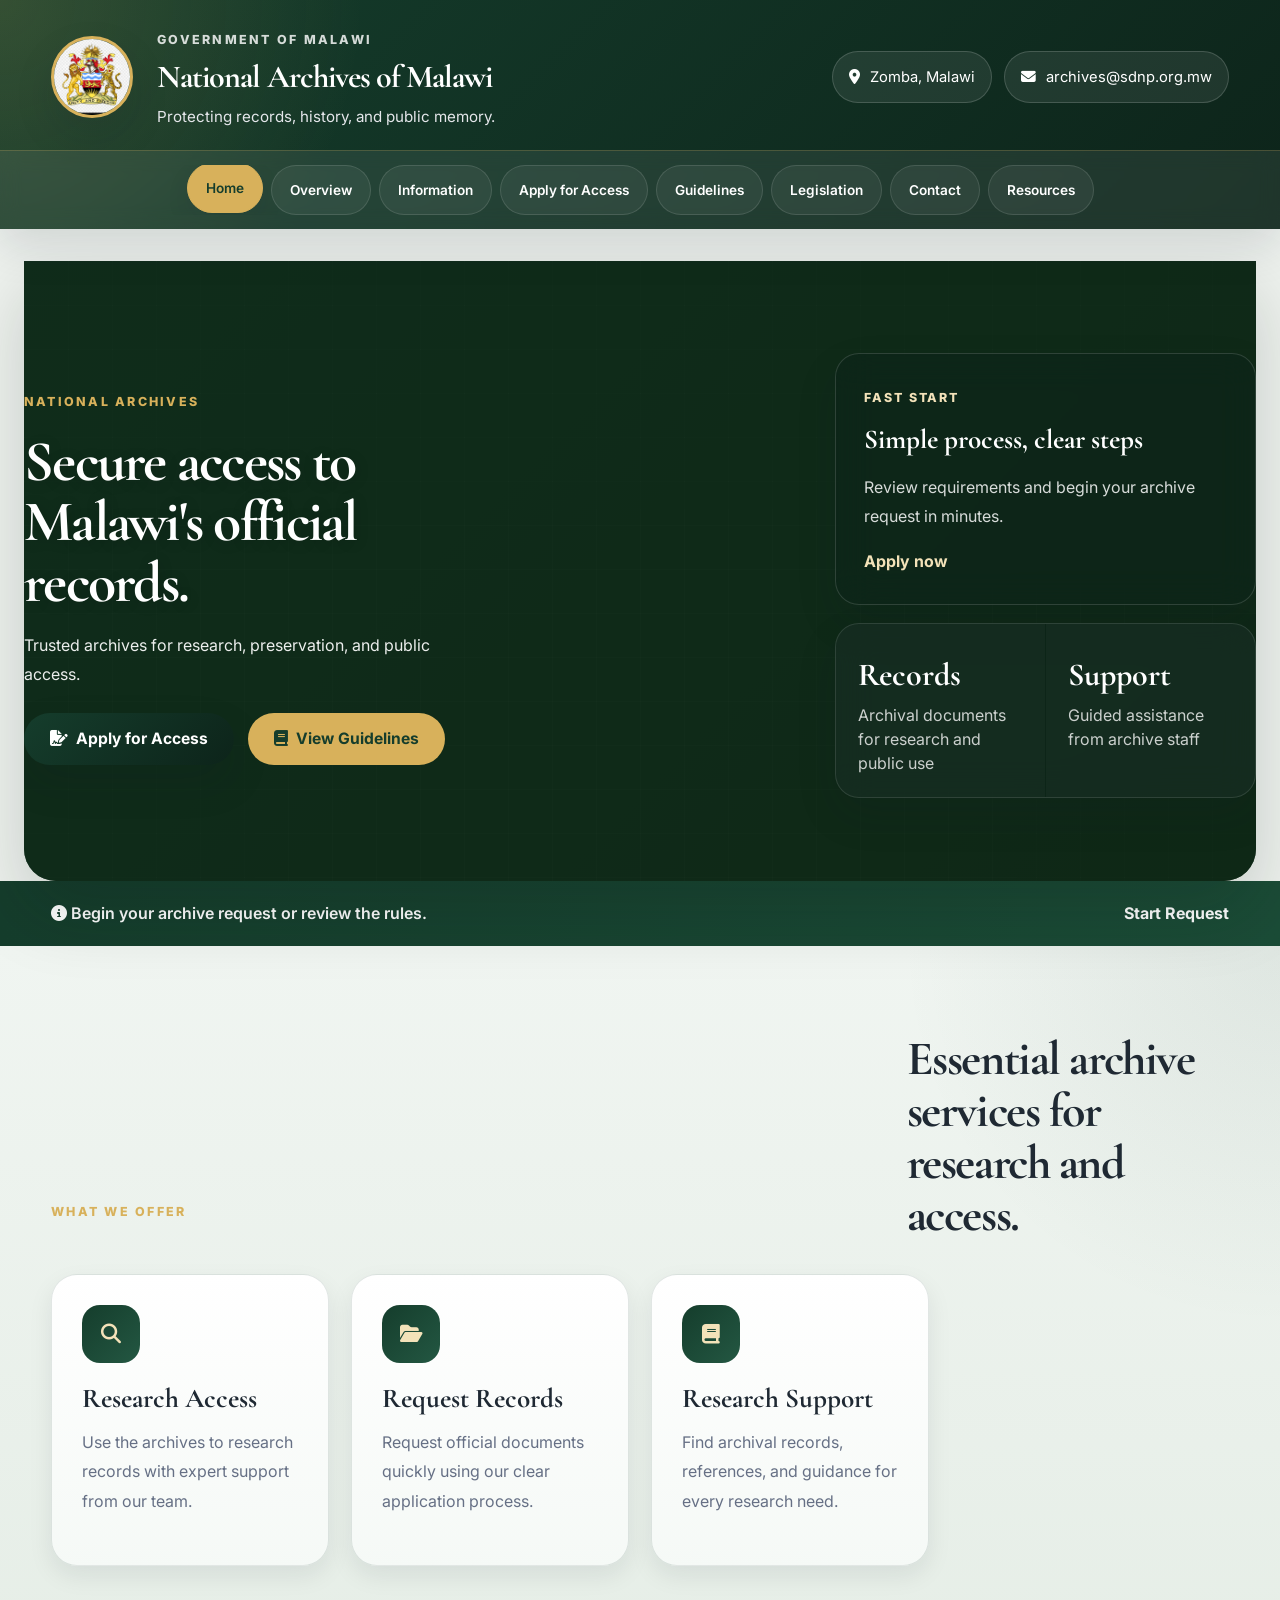
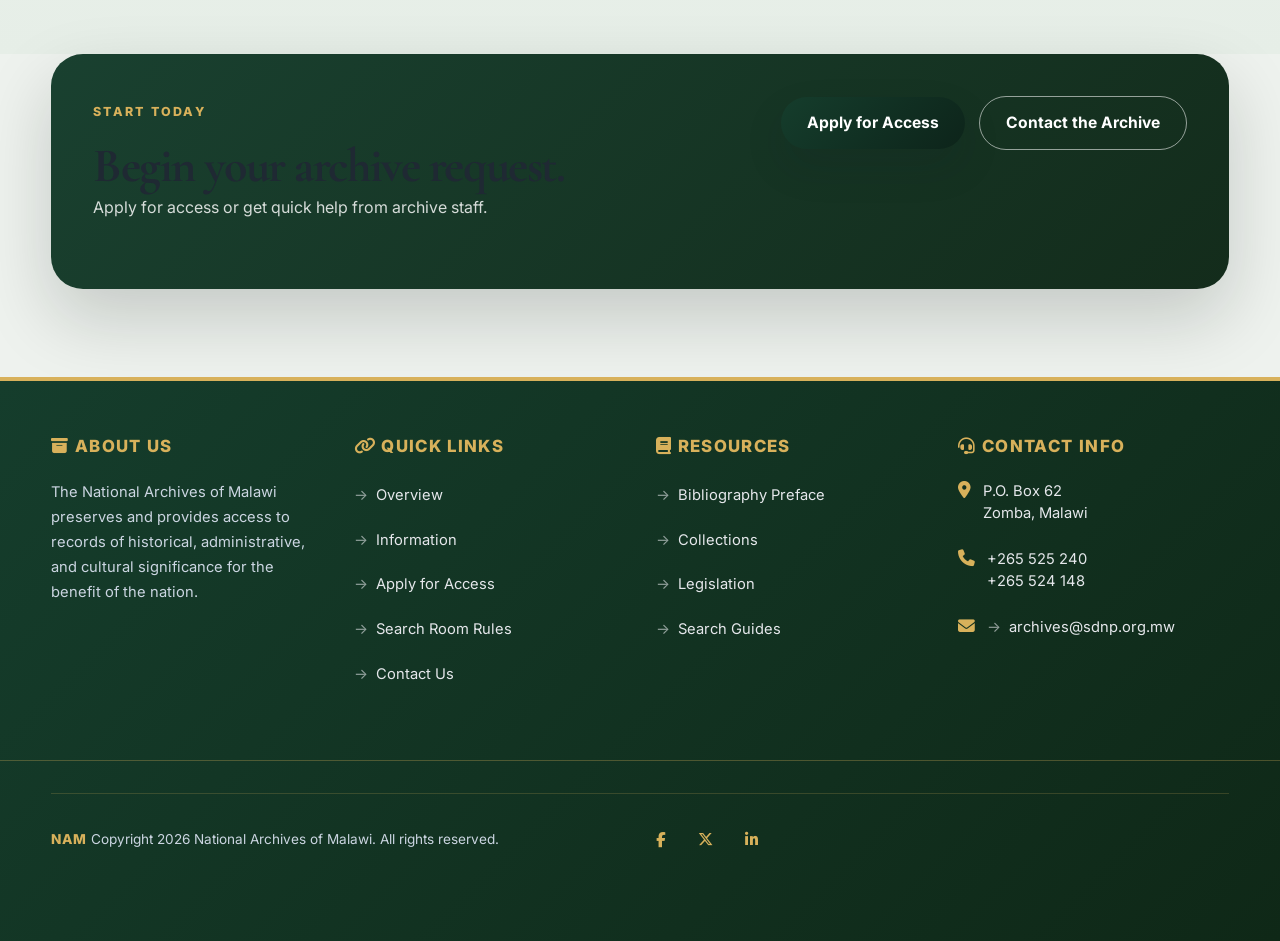
==== commit 3ee8537c: "Refine homepage and overview wording for cleaner, more professional presentation" ====
--- a/index.html
+++ b/index.html
@@ -69,19 +69,19 @@
         <div class="hero-content container hero-grid">
           <div class="hero-copy">
             <span class="section-tag">National Archives</span>
-            <h2>Malawi's records kept secure, clear, and ready for research.</h2>
+            <h2>Secure access to Malawi's official records.</h2>
             <p>
-              Official archival access with the confidence of a trusted national institution.
+              Trusted archives for research, preservation, and public access.
             </p>
 
             <div class="hero-cta">
               <a href="application.html" class="btn btn-primary">
                 <i class="fas fa-file-signature"></i>
-                Request Access
+                Apply for Access
               </a>
               <a href="rules.html" class="btn btn-secondary">
                 <i class="fas fa-book"></i>
-                Visitor Guidelines
+                View Guidelines
               </a>
             </div>
           </div>
@@ -111,8 +111,8 @@
 
     <section class="announcement announcement-modern">
       <div class="container announcement-row">
-        <p><i class="fas fa-circle-info"></i> Start with a quick access request or review our archive rules.</p>
-        <a href="application.html">Begin your request</a>
+        <p><i class="fas fa-circle-info"></i> Begin your archive request or review the rules.</p>
+        <a href="application.html">Start Request</a>
       </div>
     </section>
 
@@ -120,26 +120,26 @@
       <div class="container">
         <div class="section-heading">
           <span class="section-tag">What We Offer</span>
-          <h2>Clear archive services for research, records, and heritage.</h2>
+          <h2>Essential archive services for research and access.</h2>
         </div>
 
         <div class="services-grid">
           <article class="feature-card">
             <div class="feature-icon"><i class="fas fa-search"></i></div>
             <h3>Research Access</h3>
-            <p>Visit our search room and use trusted records with staff support.</p>
+            <p>Use the archives to research records with expert support from our team.</p>
           </article>
 
           <article class="feature-card">
             <div class="feature-icon"><i class="fas fa-folder-open"></i></div>
-            <h3>Document Requests</h3>
-            <p>Request official materials quickly with a guided application.</p>
+            <h3>Request Records</h3>
+            <p>Request official documents quickly using our clear application process.</p>
           </article>
 
           <article class="feature-card">
             <div class="feature-icon"><i class="fas fa-book"></i></div>
-            <h3>Reference Help</h3>
-            <p>Find the right records and archival information faster.</p>
+            <h3>Research Support</h3>
+            <p>Find archival records, references, and guidance for every research need.</p>
           </article>
         </div>
       </div>
@@ -149,8 +149,8 @@
       <div class="container cta-band-inner">
         <div>
           <span class="section-tag">Start Today</span>
-          <h2>Reach the archives with confidence.</h2>
-          <p>Submit an access request or contact our team for quick guidance.</p>
+          <h2>Begin your archive request.</h2>
+          <p>Apply for access or get quick help from archive staff.</p>
         </div>
         <div class="cta-actions">
           <a href="application.html" class="btn btn-primary">Apply for Access</a>
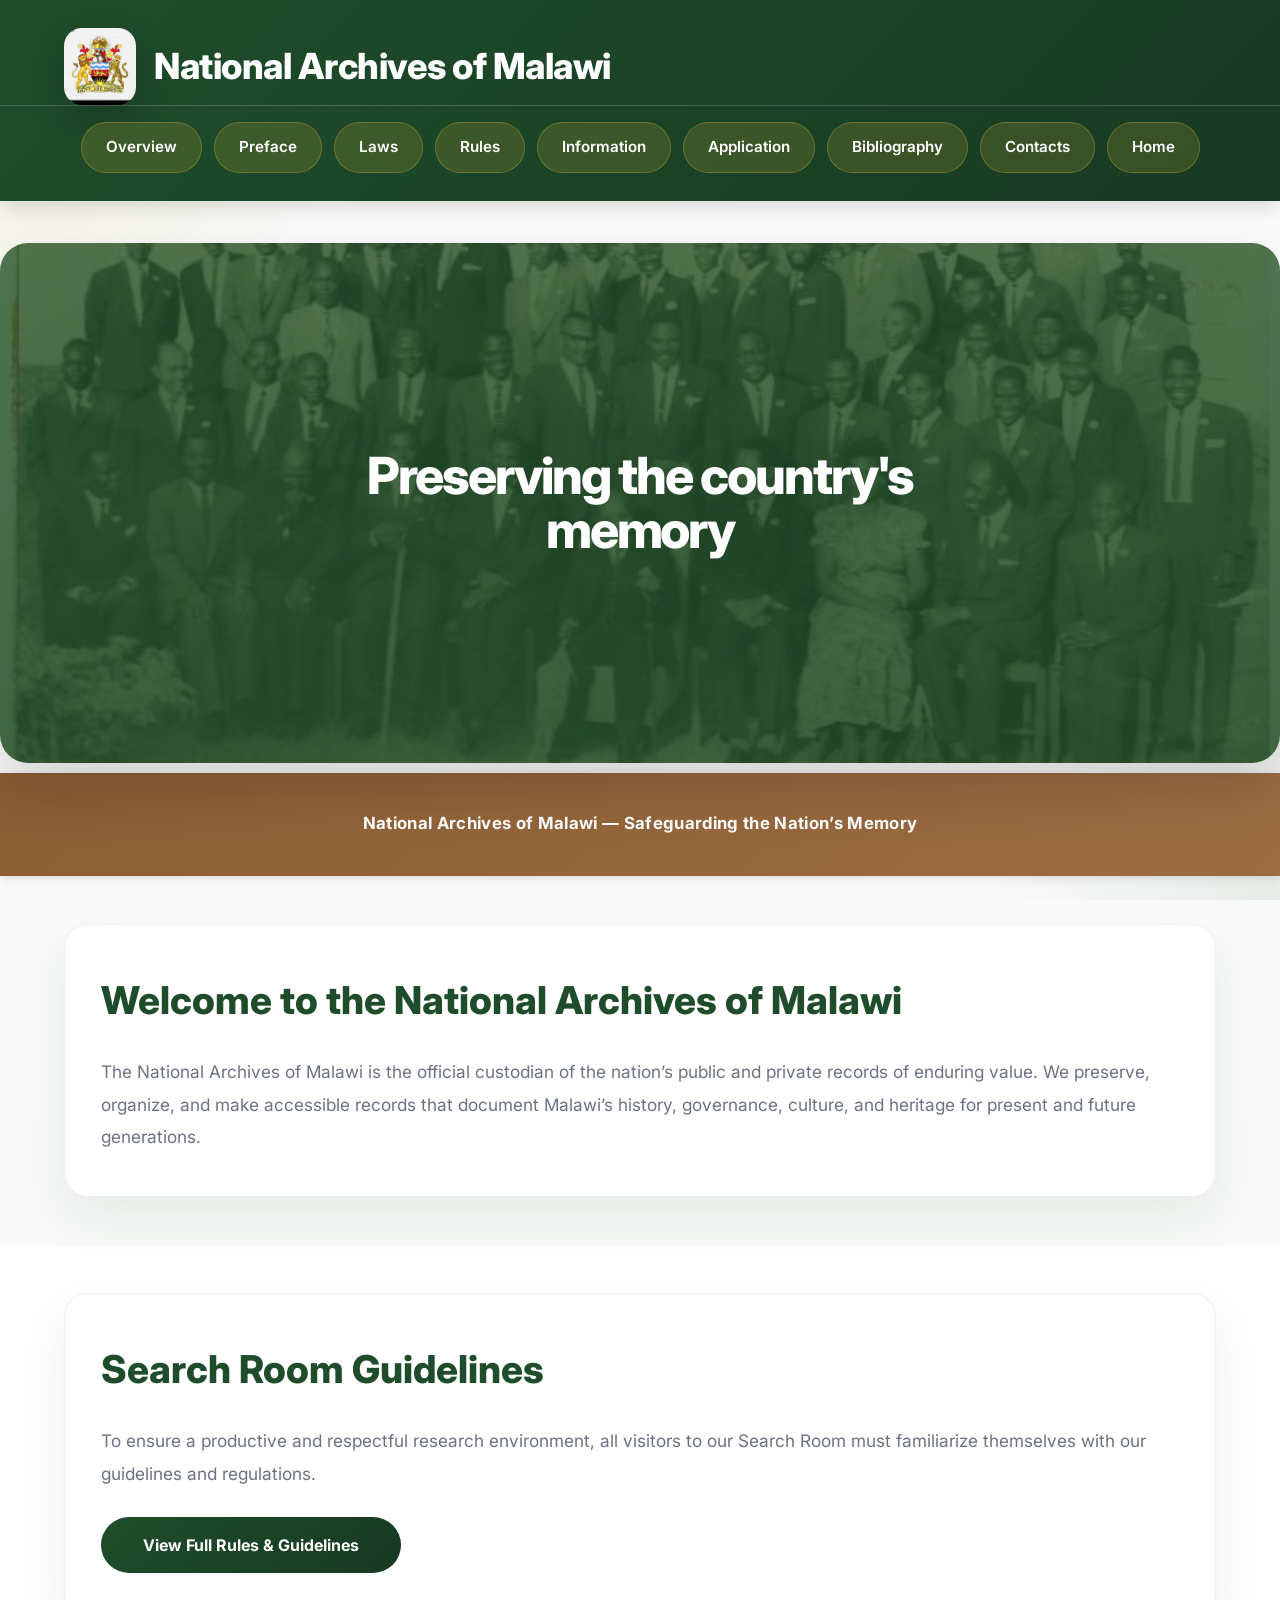
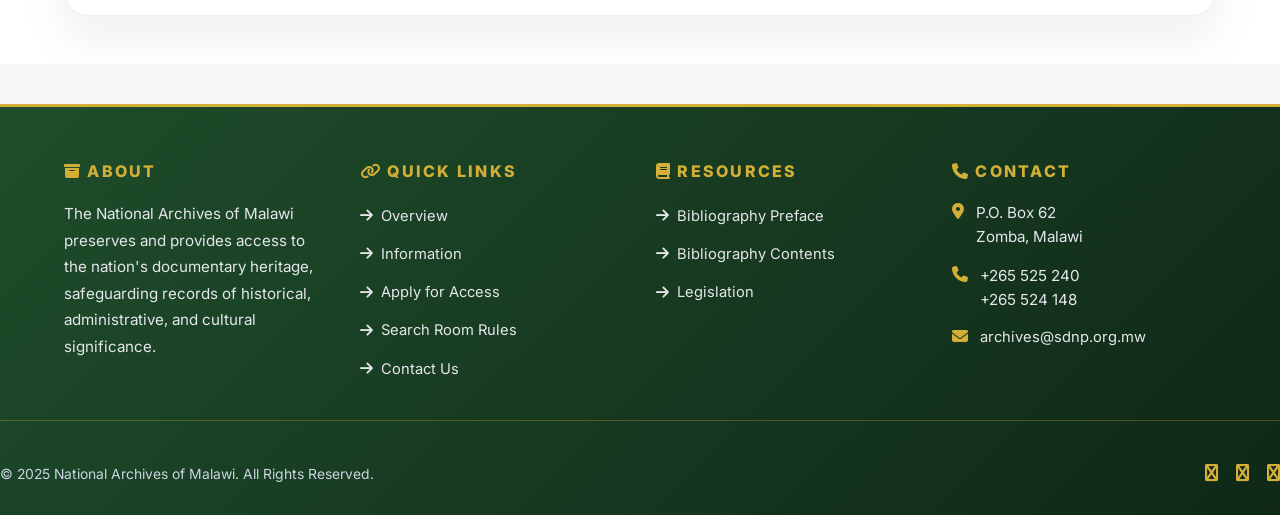
==== commit 56b511c8: "Initial site redesign: modernized homepage, unified navigation/footer, responsive cards" ====
--- a/index.html
+++ b/index.html
@@ -3,221 +3,146 @@
 <head>
   <meta charset="UTF-8" />
   <meta name="viewport" content="width=device-width, initial-scale=1.0" />
-  <meta
-    name="description"
-    content="National Archives of Malawi - trusted access to records, history, and documentary heritage for citizens, students, and researchers."
-  />
-  <meta name="theme-color" content="#153d2c" />
   <title>National Archives of Malawi</title>
 
-  <link rel="preconnect" href="https://fonts.googleapis.com" />
-  <link rel="preconnect" href="https://fonts.gstatic.com" crossorigin />
-  <link
-    href="https://fonts.googleapis.com/css2?family=Inter:wght@400;500;600;700;800&family=Cormorant+Garamond:wght@500;600;700&display=swap"
-    rel="stylesheet"
-  />
-  <link
-    href="https://cdnjs.cloudflare.com/ajax/libs/font-awesome/6.5.1/css/all.min.css"
-    rel="stylesheet"
-  />
-  <link rel="stylesheet" href="archives-styles.css" />
+  <!-- Google Font -->
+  <link href="https://fonts.googleapis.com/css2?family=Inter:wght@300;400;500;600;700;800&display=swap" rel="stylesheet">
+
+  <!-- Icons -->
+  <link href="https://cdnjs.cloudflare.com/ajax/libs/font-awesome/6.5.1/css/all.min.css" rel="stylesheet">
+
+  <!-- Global CSS -->
+  <link rel="stylesheet" href="archives-styles.css">
 </head>
 <body>
-  <header class="top-header">
-    <div class="container header-content">
-      <div class="branding">
-        <img src="emblem.jpg" alt="National Emblem of Malawi" />
-        <div>
-          <span class="eyebrow">Government of Malawi</span>
-          <h1>National Archives of Malawi</h1>
-          <p>Protecting records, history, and public memory.</p>
-        </div>
-      </div>
 
-      <div class="header-meta">
-        <div class="meta-pill">
-          <i class="fas fa-location-dot"></i>
-          <span>Zomba, Malawi</span>
-        </div>
-        <div class="meta-pill">
-          <i class="fas fa-envelope"></i>
-          <a href="mailto:archives@sdnp.org.mw">archives@sdnp.org.mw</a>
-        </div>
+<!-- Top Header -->
+<header class="top-header">
+  <div class="container header-content">
+    <div class="branding">
+      <img src="emblem.jpg" alt="Malawi Emblem">
+      <div>
+        <h1>National Archives of Malawi</h1>
       </div>
     </div>
+  </div>
+  <!-- Navigation -->
+  <nav class="main-nav" aria-label="Primary navigation">
+    <div class="container nav-list">
+      <a href="overview.html">Overview</a>
+      <a href="biblio_preface.html">Preface</a>
+      <a href="laws.html">Laws</a>
+      <a href="rules.html">Rules</a>
+      <a href="information.html">Information</a>
+      <a href="application.html">Application</a>
+      <a href="biblio-contents.html">Bibliography</a>
+      <a href="staff.html">Contacts</a>
+      <a href="index.html">Home</a>
+    </div>
+  </nav>
+</header>
+</header>
 
-    <nav class="main-nav">
-      <div class="container">
-        <a href="index.html" aria-current="page">Home</a>
-        <a href="overview.html">Overview</a>
-        <a href="information.html">Information</a>
-        <a href="application.html">Apply for Access</a>
-        <a href="rules.html">Guidelines</a>
-        <a href="laws.html">Legislation</a>
-        <a href="staff.html">Contact</a>
-        <a href="biblio_preface.html">Resources</a>
+<main>
+  <!-- Hero Section -->
+  <section class="hero-section">
+    <div class="hero-archives">
+      <div class="hero-overlay"></div>
+      <div class="hero-content">
+        <p>Preserving the country's memory</p>
       </div>
-    </nav>
-  </header>
+    </div>
+  </section>
 
-  <main>
-    <section class="hero-section">
-      <div class="hero-archives">
-        <div class="hero-overlay"></div>
-        <div class="hero-pattern" aria-hidden="true"></div>
+  <!-- Announcement Banner -->
+  <section class="announcement">
+    <div class="container">
+      <p>National Archives of Malawi — Safeguarding the Nation’s Memory</p>
+    </div>
+  </section>
 
-        <div class="hero-content container hero-grid">
-          <div class="hero-copy">
-            <span class="section-tag">National Archives</span>
-            <h2>Secure access to Malawi's official records.</h2>
-            <p>
-              Trusted archives for research, preservation, and public access.
-            </p>
-
-            <div class="hero-cta">
-              <a href="application.html" class="btn btn-primary">
-                <i class="fas fa-file-signature"></i>
-                Apply for Access
-              </a>
-              <a href="rules.html" class="btn btn-secondary">
-                <i class="fas fa-book"></i>
-                View Guidelines
-              </a>
-            </div>
-          </div>
-
-          <aside class="hero-panel">
-            <div class="hero-stat-card">
-              <span class="stat-label">Fast Start</span>
-              <strong>Simple process, clear steps</strong>
-              <p>Review requirements and begin your archive request in minutes.</p>
-              <a href="application.html">Apply now</a>
-            </div>
-
-            <div class="hero-stat-row">
-              <div>
-                <span class="stat-number">Records</span>
-                <span class="stat-text">Archival documents for research and public use</span>
-              </div>
-              <div>
-                <span class="stat-number">Support</span>
-                <span class="stat-text">Guided assistance from archive staff</span>
-              </div>
-            </div>
-          </aside>
-        </div>
-      </div>
-    </section>
-
-    <section class="announcement announcement-modern">
-      <div class="container announcement-row">
-        <p><i class="fas fa-circle-info"></i> Begin your archive request or review the rules.</p>
-        <a href="application.html">Start Request</a>
-      </div>
-    </section>
-
-    <section class="services-section">
-      <div class="container">
-        <div class="section-heading">
-          <span class="section-tag">What We Offer</span>
-          <h2>Essential archive services for research and access.</h2>
-        </div>
-
-        <div class="services-grid">
-          <article class="feature-card">
-            <div class="feature-icon"><i class="fas fa-search"></i></div>
-            <h3>Research Access</h3>
-            <p>Use the archives to research records with expert support from our team.</p>
-          </article>
-
-          <article class="feature-card">
-            <div class="feature-icon"><i class="fas fa-folder-open"></i></div>
-            <h3>Request Records</h3>
-            <p>Request official documents quickly using our clear application process.</p>
-          </article>
-
-          <article class="feature-card">
-            <div class="feature-icon"><i class="fas fa-book"></i></div>
-            <h3>Research Support</h3>
-            <p>Find archival records, references, and guidance for every research need.</p>
-          </article>
-        </div>
-      </div>
-    </section>
-
-    <section class="cta-band">
-      <div class="container cta-band-inner">
-        <div>
-          <span class="section-tag">Start Today</span>
-          <h2>Begin your archive request.</h2>
-          <p>Apply for access or get quick help from archive staff.</p>
-        </div>
-        <div class="cta-actions">
-          <a href="application.html" class="btn btn-primary">Apply for Access</a>
-          <a href="staff.html" class="btn btn-outline-light">Contact the Archive</a>
-        </div>
-      </div>
-    </section>
-  </main>
-
-  <footer class="footer">
-    <div class="container">
-      <div class="footer-section">
-        <h3><i class="fas fa-archive"></i> About Us</h3>
+  <!-- Welcome Section -->
+  <section class="section-block">
+    <div class="container card-block">
+      <div class="content-card">
+        <h2>Welcome to the National Archives of Malawi</h2>
         <p>
-          The National Archives of Malawi preserves and provides access to records of
-          historical, administrative, and cultural significance for the benefit of the nation.
+          The National Archives of Malawi is the official custodian of the nation’s public and private records of enduring value. We preserve, organize, and make accessible records that document Malawi’s history, governance, culture, and heritage for present and future generations.
         </p>
       </div>
+    </div>
+  </section>
 
-      <div class="footer-section">
-        <h3><i class="fas fa-link"></i> Quick Links</h3>
-        <ul>
-          <li><a href="overview.html">Overview</a></li>
-          <li><a href="information.html">Information</a></li>
-          <li><a href="application.html">Apply for Access</a></li>
-          <li><a href="rules.html">Search Room Rules</a></li>
-          <li><a href="staff.html">Contact Us</a></li>
-        </ul>
-      </div>
-
-      <div class="footer-section">
-        <h3><i class="fas fa-book"></i> Resources</h3>
-        <ul>
-          <li><a href="biblio_preface.html">Bibliography Preface</a></li>
-          <li><a href="biblio-contents.html">Collections</a></li>
-          <li><a href="laws.html">Legislation</a></li>
-          <li><a href="search.html">Search Guides</a></li>
-        </ul>
-      </div>
-
-      <div class="footer-section">
-        <h3><i class="fas fa-headset"></i> Contact Info</h3>
-        <div class="footer-contact-item">
-          <i class="fas fa-map-marker-alt"></i>
-          <span>P.O. Box 62<br />Zomba, Malawi</span>
-        </div>
-        <div class="footer-contact-item">
-          <i class="fas fa-phone"></i>
-          <span>+265 525 240<br />+265 524 148</span>
-        </div>
-        <div class="footer-contact-item">
-          <i class="fas fa-envelope"></i>
-          <span><a href="mailto:archives@sdnp.org.mw">archives@sdnp.org.mw</a></span>
-        </div>
+  <!-- Quick Access to Rules Section -->
+  <section class="section-block section-alt">
+    <div class="container card-block">
+      <div class="content-card">
+        <h2>Search Room Guidelines</h2>
+        <p>
+          To ensure a productive and respectful research environment, all visitors to our Search Room must familiarize themselves with our guidelines and regulations.
+        </p>
+        <a href="rules.html" class="rules-button">View Full Rules & Guidelines</a>
       </div>
     </div>
+  </section>
+</main>
 
-    <div class="footer-divider"></div>
+<!-- Footer -->
+<footer class="footer">
+  <div class="container footer-grid">
+    <div class="footer-section">
+      <h3><i class="fas fa-archive"></i> About</h3>
+      <p>The National Archives of Malawi preserves and provides access to the nation's documentary heritage, safeguarding records of historical, administrative, and cultural significance.</p>
+    </div>
 
-    <div class="container footer-bottom">
-      <p style="margin:0;"><span class="footer-logo">NAM</span> Copyright 2026 National Archives of Malawi. All rights reserved.</p>
-      <div>
-        <a href="#" title="Facebook"><i class="fab fa-facebook-f"></i></a>
-        <a href="#" title="Twitter"><i class="fab fa-x-twitter"></i></a>
-        <a href="#" title="LinkedIn"><i class="fab fa-linkedin-in"></i></a>
+    <div class="footer-section">
+      <h3><i class="fas fa-link"></i> Quick Links</h3>
+      <ul>
+        <li><a href="overview.html"><i class="fas fa-arrow-right"></i> Overview</a></li>
+        <li><a href="information.html"><i class="fas fa-arrow-right"></i> Information</a></li>
+        <li><a href="application.html"><i class="fas fa-arrow-right"></i> Apply for Access</a></li>
+        <li><a href="search.html"><i class="fas fa-arrow-right"></i> Search Room Rules</a></li>
+        <li><a href="staff.html"><i class="fas fa-arrow-right"></i> Contact Us</a></li>
+      </ul>
+    </div>
+
+    <div class="footer-section">
+      <h3><i class="fas fa-book"></i> Resources</h3>
+      <ul>
+        <li><a href="biblio_preface.html"><i class="fas fa-arrow-right"></i> Bibliography Preface</a></li>
+        <li><a href="biblio-contents.html"><i class="fas fa-arrow-right"></i> Bibliography Contents</a></li>
+        <li><a href="laws.html"><i class="fas fa-arrow-right"></i> Legislation</a></li>
+      </ul>
+    </div>
+
+    <div class="footer-section">
+      <h3><i class="fas fa-phone"></i> Contact</h3>
+      <div class="footer-contact-item">
+        <i class="fas fa-map-marker-alt"></i>
+        <span>P.O. Box 62<br>Zomba, Malawi</span>
+      </div>
+      <div class="footer-contact-item">
+        <i class="fas fa-phone"></i>
+        <span>+265 525 240<br>+265 524 148</span>
+      </div>
+      <div class="footer-contact-item">
+        <i class="fas fa-envelope"></i>
+        <a href="mailto:archives@sdnp.org.mw">archives@sdnp.org.mw</a>
       </div>
     </div>
-  </footer>
+  </div>
+
+  <div class="footer-divider"></div>
+
+  <div class="footer-bottom">
+    <p>© 2025 National Archives of Malawi. All Rights Reserved.</p>
+    <div class="social-links">
+      <a href="#"><i class="fas fa-facebook"></i></a>
+      <a href="#"><i class="fas fa-twitter"></i></a>
+      <a href="#"><i class="fas fa-linkedin"></i></a>
+    </div>
+  </div>
+</footer>
+
 </body>
-</html>
+</html>
--- a/archives-styles.css
+++ b/archives-styles.css
@@ -1,33 +1,16 @@
 /* =====================================================
-   NATIONAL ARCHIVES OF MALAWI - GLOBAL STYLESHEET
+   NATIONAL ARCHIVES OF MALAWI – GLOBAL STYLESHEET
+   Design-only redesign (no content removed)
 ===================================================== */
 
 :root{
-  --primary:#153d2c;
-  --primary-deep:#0d241a;
-  --primary-soft:#1b4c37;
-  --secondary:#7e5b2f;
-  --accent:#d8b15b;
-  --accent-soft:#f3e2b9;
-  --light:#eef2ee;
-  --surface:#f7f9f6;
-  --surface-alt:#dde7df;
+  --primary:#1f4d2b;      /* Heritage green */
+  --secondary:#8b5e34;    /* Archival brown */
+  --accent:#d4af37;       /* Gold accent */
+  --light:#f6f7f5;
   --dark:#1f2933;
-  --muted:#667085;
+  --muted:#6b7280;
   --white:#ffffff;
-  --border:rgba(21,61,44,0.12);
-  --shadow-sm:0 10px 24px rgba(16,24,40,0.08);
-  --shadow-md:0 18px 40px rgba(16,24,40,0.12);
-  --shadow-lg:0 30px 70px rgba(9,20,15,0.18);
-  --spacing-xs:8px;
-  --spacing-sm:16px;
-  --spacing-md:24px;
-  --spacing-lg:32px;
-  --spacing-xl:56px;
-  --spacing-2xl:88px;
-  --radius-sm:12px;
-  --radius-md:20px;
-  --radius-lg:32px;
 }
 
 *{
@@ -42,788 +25,241 @@
   margin:0;
   font-family:'Inter',sans-serif;
   color:var(--dark);
-  background:var(--light);
-  line-height:1.8;
-  -webkit-font-smoothing:antialiased;
-  -moz-osx-font-smoothing:grayscale;
-}
-
-h1,h2,h3,h4,h5,h6{
-  font-family:'Cormorant Garamond','Georgia',serif;
-  font-weight:700;
-  line-height:1.15;
-  margin-top:0;
-  color:var(--dark);
-}
-
-h1{
-  font-size:3rem;
-  letter-spacing:-0.03em;
-}
-
-h2{
-  font-size:2.3rem;
-  letter-spacing:-0.03em;
-}
-
-h3{
-  font-size:1.45rem;
-}
-
-h4{
-  font-size:1.2rem;
-}
-
-p{
-  margin:0 0 var(--spacing-md);
-  max-width:66ch;
-}
-
+  background:linear-gradient(180deg, #fbfcfb 0%, var(--light) 100%);
+  line-height:1.75;
+}
+
+body::before{
+  content:'';
+  position:fixed;
+  inset:0;
+  background:radial-gradient(circle at top left, rgba(212,175,55,0.15), transparent 24%), radial-gradient(circle at bottom right, rgba(31,77,43,0.08), transparent 18%);
+  pointer-events:none;
+  z-index:-1;
+}
+
+.container{
+  width:90%;
+  max-width:1180px;
+  margin:0 auto;
+}
+
+button,
 a{
+  font-family:inherit;
+}
+
+/* ================= HEADER ================= */
+.top-header{
+  background:linear-gradient(135deg,var(--primary),#163a22);
+  color:var(--white);
+  padding:28px 0 18px;
+  box-shadow:0 6px 22px rgba(0,0,0,0.15);
+}
+
+.header-content{
+  display:flex;
+  justify-content:space-between;
+  align-items:center;
+  gap:30px;
+}
+
+.branding{
+  display:flex;
+  align-items:center;
+  gap:18px;
+}
+
+.branding img{
+  width:72px;
+  min-width:72px;
+  border-radius:18px;
+  object-fit:cover;
+  box-shadow:0 14px 35px rgba(0,0,0,0.18);
+}
+
+.branding h1{
+  margin:0;
+  font-size:2.25rem;
+  font-weight:800;
+  letter-spacing:-0.5px;
+}
+
+.main-nav{
+  background:transparent;
+  border-top:1px solid rgba(255,255,255,0.18);
+  padding:16px 0 10px;
+}
+
+.nav-list{
+  display:flex;
+  flex-wrap:wrap;
+  justify-content:center;
+  gap:12px;
+}
+
+.main-nav a{
+  padding:11px 24px;
+  text-decoration:none;
+  color:var(--white);
+  font-weight:600;
+  font-size:0.95rem;
+  background:rgba(212,175,55,0.18);
+  border:1px solid rgba(212,175,55,0.35);
+  border-radius:999px;
+  transition:all 0.28s ease;
+}
+
+.main-nav a:hover,
+.main-nav a:focus-visible{
+  background:var(--accent);
   color:var(--primary);
-  text-decoration:none;
-  transition:color 0.3s ease, transform 0.3s ease;
-  text-underline-offset:3px;
-}
-
-a:hover{
-  color:var(--accent);
-}
-
-img{
-  max-width:100%;
-  height:auto;
-  border-radius:8px;
-}
-
-.container{
-  width:min(1200px, 92vw);
-  margin:0 auto;
-}
-
-.eyebrow,
-.section-tag{
-  display:inline-flex;
-  align-items:center;
-  gap:8px;
-  font-size:0.78rem;
-  font-weight:800;
-  text-transform:uppercase;
-  letter-spacing:0.18em;
-}
-
-.eyebrow{
-  color:rgba(255,255,255,0.82);
-  margin-bottom:8px;
-}
-
-.section-tag{
-  color:var(--accent);
-  margin-bottom:18px;
-}
-
-.top-header{
-  background:
-    radial-gradient(circle at top left, rgba(216,177,91,0.16), transparent 28%),
-    linear-gradient(135deg, var(--primary), var(--primary-deep));
-  color:var(--white);
-  padding:24px 0 0;
-  box-shadow:var(--shadow-md);
-  position:sticky;
-  top:0;
-  z-index:100;
-  backdrop-filter:blur(18px);
-}
-
-.header-content{
-  display:flex;
-  justify-content:space-between;
-  align-items:center;
-  gap:var(--spacing-lg);
-  flex-wrap:wrap;
-}
-
-.branding{
-  display:flex;
-  align-items:center;
-  gap:var(--spacing-md);
-  flex:1;
-  min-width:250px;
-}
-
-.branding img{
-  width:82px;
-  height:82px;
-  border-radius:50%;
-  border:3px solid var(--accent);
-  object-fit:cover;
-  box-shadow:var(--shadow-md);
-}
-
-.branding h1{
-  margin:0;
-  font-size:2rem;
-  font-weight:800;
-  line-height:1.1;
-  color:var(--white);
-}
-
-.branding p{
-  margin:8px 0 0;
-  color:#e5e7eb;
-  font-size:0.95rem;
-}
-
-.header-meta{
-  display:flex;
-  gap:12px;
-  flex-wrap:wrap;
-  justify-content:flex-end;
-}
-
-.meta-pill{
-  display:inline-flex;
-  align-items:center;
-  gap:10px;
-  padding:12px 16px;
-  border:1px solid rgba(255,255,255,0.16);
-  background:rgba(255,255,255,0.08);
-  border-radius:999px;
-  color:var(--white);
-  font-size:0.92rem;
-}
-
-.meta-pill a{
-  color:var(--white);
-}
-
-.contact-box{
-  background:var(--white);
-  color:var(--dark);
-  padding:var(--spacing-lg);
-  border-radius:var(--radius-sm);
-  box-shadow:var(--shadow-lg);
-  border-left:5px solid var(--accent);
-  flex-shrink:0;
-}
-
-.contact-box h3{
-  margin:0 0 var(--spacing-sm);
-  color:var(--primary);
-  font-size:1.1rem;
-}
-
-.contact-box a{
-  color:var(--primary);
-  font-weight:600;
-}
-
-.contact-person{
-  margin-top:var(--spacing-md);
-  font-size:0.9rem;
-  color:var(--muted);
-}
-
-.main-nav{
-  background:rgba(255,255,255,0.08);
-  border-top:1px solid rgba(216,177,91,0.22);
-  margin-top:20px;
-  padding:14px 0;
-  backdrop-filter:blur(10px);
-  overflow-x:auto;
-}
-
-.main-nav .container{
-  display:flex;
-  flex-wrap:nowrap;
-  justify-content:center;
-  gap:var(--spacing-xs);
-  overflow-x:auto;
-  -webkit-overflow-scrolling:touch;
-}
-
-.main-nav a{
-  padding:12px 18px;
-  color:var(--white);
-  font-weight:600;
-  font-size:0.85rem;
-  background:rgba(255,255,255,0.06);
-  border:1px solid rgba(255,255,255,0.12);
-  border-radius:999px;
-  transition:all 0.3s cubic-bezier(0.25,0.46,0.45,0.94);
-  display:inline-block;
-  white-space:nowrap;
-  flex-shrink:0;
-}
-
-.main-nav a:hover,
-.main-nav a[aria-current="page"]{
-  color:var(--primary);
-  background:var(--accent);
-  border-color:var(--accent);
-  transform:translateY(-2px);
-  box-shadow:var(--shadow-sm);
-}
-
+  transform:translateY(-1px);
+  box-shadow:0 8px 20px rgba(212,175,55,0.26);
+}
+
+/* ================= ANNOUNCEMENT ================= */
 .announcement{
   background:linear-gradient(135deg,var(--secondary),#9d6d42);
   color:var(--white);
   text-align:center;
-  padding:18px 0;
-  font-weight:600;
-  font-size:1rem;
-}
-
-.announcement-modern{
-  background:linear-gradient(90deg,var(--primary),var(--primary-soft));
-}
-
-.announcement-row{
-  display:flex;
-  align-items:center;
-  justify-content:space-between;
-  gap:16px;
-}
-
-.announcement-row p{
-  margin:0;
-}
-
-.announcement-row a{
-  color:var(--white);
+  padding:20px 0;
   font-weight:700;
-  white-space:nowrap;
-}
-
-.welcome{
+  font-size:1.05rem;
+  letter-spacing:0.02em;
+  box-shadow:0 2px 10px rgba(0,0,0,0.12);
+}
+
+/* ================= HERO SECTION ================= */
+.hero-section{
+  padding:42px 0 10px;
+}
+
+.hero-archives{
+  width:100%;
+  min-height:520px;
+  background:url("images-25.jpeg") center/cover no-repeat;
+  position:relative;
+  border-radius:28px;
+  display:flex;
+  align-items:center;
+  justify-content:center;
+  overflow:hidden;
+  box-shadow:0 24px 60px rgba(0,0,0,0.16);
+}
+
+.hero-overlay{
+  position:absolute;
+  inset:0;
+  background:linear-gradient(180deg, rgba(31,77,43,0.78) 0%, rgba(31,77,43,0.86) 100%);
+}
+
+.hero-content{
+  position:relative;
+  padding:48px 42px;
+  max-width:680px;
+  text-align:center;
+}
+
+.hero-content p{
+  margin:0;
+  color:var(--white);
+  font-size:clamp(2.4rem, 4vw, 3.2rem);
+  font-weight:800;
+  line-height:1.05;
+  letter-spacing:-0.04em;
+}
+
+/* ================= SECTION BLOCKS ================= */
+.section-block{
+  padding:48px 0;
+}
+
+.section-alt{
+  background:rgba(255,255,255,0.92);
+}
+
+.card-block{
+  display:flex;
+  justify-content:flex-start;
+  align-items:stretch;
+}
+
+.content-card{
   background:var(--white);
-  padding:var(--spacing-xl) 0;
-  text-align:center;
-}
-
-.welcome h2{
+  border-radius:24px;
+  padding:42px 36px;
+  width:100%;
+  max-width:none;
+  box-shadow:0 22px 48px rgba(31,77,43,0.08);
+  border:1px solid rgba(31,77,43,0.08);
+}
+
+.content-card h2{
   color:var(--primary);
-  margin-bottom:var(--spacing-lg);
+  font-size:2.4rem;
+  margin:0 0 22px;
   font-weight:800;
 }
 
-.welcome p{
-  max-width:70ch;
-  margin:0 auto var(--spacing-xl);
+.content-card p{
+  margin:0;
   color:var(--muted);
   font-size:1.08rem;
   line-height:1.9;
 }
 
-.card{
-  background:var(--white);
-  border:1px solid var(--border);
-  border-radius:var(--radius-sm);
-  padding:var(--spacing-lg);
-  box-shadow:var(--shadow-sm);
-  transition:all 0.3s cubic-bezier(0.25,0.46,0.45,0.94);
-  display:flex;
-  flex-direction:column;
-}
-
-.card:hover{
-  box-shadow:var(--shadow-lg);
-  transform:translateY(-6px);
-  border-color:rgba(216,177,91,0.5);
-}
-
-.card h3{
-  color:var(--primary);
-  margin-bottom:var(--spacing-md);
-  padding-bottom:var(--spacing-sm);
-  border-bottom:2px solid rgba(216,177,91,0.5);
-}
-
-.card p{
-  color:var(--muted);
-  flex-grow:1;
-  margin-bottom:var(--spacing-md);
-}
-
-.btn,
-button,
-[role="button"]{
+.rules-button{
   display:inline-flex;
   align-items:center;
   justify-content:center;
-  gap:8px;
-  padding:12px 26px;
-  font-size:0.98rem;
+  margin-top:26px;
+  padding:14px 42px;
+  background:linear-gradient(135deg, var(--primary), #163a22);
+  color:var(--white);
+  text-decoration:none;
+  border-radius:999px;
   font-weight:700;
-  border:none;
-  border-radius:999px;
-  cursor:pointer;
-  transition:all 0.3s cubic-bezier(0.25,0.46,0.45,0.94);
-  text-decoration:none;
-}
-
-.btn-primary{
-  background:linear-gradient(135deg,var(--primary),var(--primary-deep));
-  color:var(--white);
-  box-shadow:var(--shadow-md);
-}
-
-.btn-primary:hover,
-.btn-primary:focus{
+  transition:transform 0.25s ease, box-shadow 0.25s ease, background 0.25s ease;
+}
+
+.rules-button:hover,
+.rules-button:focus-visible{
   transform:translateY(-2px);
-  box-shadow:var(--shadow-lg);
-  color:var(--white);
-}
-
-.btn-secondary{
-  background:var(--accent);
-  color:var(--primary);
-}
-
-.btn-secondary:hover,
-.btn-secondary:focus{
-  background:#cba14a;
-  color:var(--primary);
-  transform:translateY(-2px);
-}
-
-.btn-outline{
-  background:transparent;
-  border:2px solid var(--primary);
-  color:var(--primary);
-}
-
-.btn-outline:hover,
-.btn-outline:focus{
-  background:var(--primary);
-  color:var(--white);
-  transform:translateY(-2px);
-}
-
-.btn-outline-light{
-  background:transparent;
-  border:1.5px solid rgba(255,255,255,0.55);
-  color:var(--white);
-}
-
-.btn-outline-light:hover,
-.btn-outline-light:focus{
-  background:var(--white);
-  color:var(--primary);
-}
-
-input[type="text"],
-input[type="email"],
-input[type="password"],
-input[type="search"],
-textarea,
-select{
-  width:100%;
-  padding:12px 16px;
-  font-family:inherit;
-  font-size:1rem;
-  border:2px solid #e5e7eb;
-  border-radius:12px;
-  transition:all 0.3s ease;
-  background:var(--white);
-  color:var(--dark);
-}
-
-input[type="text"]:focus,
-input[type="email"]:focus,
-input[type="password"]:focus,
-input[type="search"]:focus,
-textarea:focus,
-select:focus{
-  outline:none;
-  border-color:var(--accent);
-  box-shadow:0 0 0 3px rgba(216,177,91,0.16);
-}
-
-label{
-  display:block;
-  margin-bottom:8px;
-  font-weight:600;
-  color:var(--dark);
-}
-
-.form-group{
-  margin-bottom:var(--spacing-lg);
-}
-
-.image-with-caption{
-  text-align:center;
-  margin:var(--spacing-lg) 0;
-}
-
-.image-with-caption figcaption{
-  color:var(--muted);
-  font-size:0.95rem;
-  margin-top:var(--spacing-sm);
-  font-style:italic;
-}
-
-.hero-section{
-  display:flex;
-  align-items:stretch;
-  padding:32px 24px 0;
-}
-
-.hero-archives{
-  width:100%;
-  min-height:620px;
-  background:linear-gradient(135deg,var(--primary),#0f2817);
-  position:relative;
-  display:flex;
-  align-items:stretch;
-  justify-content:center;
-  border-radius:0 0 var(--radius-lg) var(--radius-lg);
-  overflow:hidden;
-  box-shadow:var(--shadow-lg);
-}
-
-.hero-overlay{
-  position:absolute;
-  inset:0;
-  background:rgba(15,40,23,0.78);
-}
-
-.hero-pattern{
-  position:absolute;
-  inset:0;
-  background:
-    linear-gradient(rgba(255,255,255,0.06) 1px, transparent 1px),
-    linear-gradient(90deg, rgba(255,255,255,0.06) 1px, transparent 1px);
-  background-size:44px 44px;
-  opacity:0.18;
-}
-
-.hero-content{
-  position:relative;
-  color:var(--white);
-  width:100%;
-  padding:var(--spacing-xl) 0 48px;
-  z-index:1;
-}
-
-.hero-grid{
-  display:grid;
-  grid-template-columns:minmax(0,1.3fr) minmax(280px,0.7fr);
-  gap:30px;
-  align-items:center;
-}
-
-.hero-copy h2{
-  font-size:3.6rem;
-  margin-bottom:18px;
-  line-height:1.05;
-  color:var(--white);
-  max-width:14ch;
-  text-shadow:1px 2px 14px rgba(0,0,0,0.18);
-}
-
-.hero-copy p{
-  font-size:1rem;
-  max-width:46ch;
-  margin:0;
-  color:rgba(255,255,255,0.92);
-}
-
-.hero-cta{
-  margin-top:24px;
-  display:flex;
-  flex-wrap:wrap;
-  gap:14px;
-}
-
-.hero-panel{
-  display:grid;
-  gap:18px;
-}
-
-.hero-stat-card,
-.hero-stat-row{
-  background:rgba(13,36,26,0.52);
-  border:1px solid rgba(255,255,255,0.14);
-  backdrop-filter:blur(18px);
-  border-radius:24px;
-  box-shadow:var(--shadow-md);
-}
-
-.hero-stat-card{
-  padding:28px;
-}
-
-.hero-stat-card strong{
-  display:block;
-  font-size:1.7rem;
-  font-family:'Cormorant Garamond','Georgia',serif;
-  margin:6px 0 8px;
-  color:var(--white);
-}
-
-.hero-stat-card p{
-  margin-bottom:16px;
-  color:rgba(255,255,255,0.84);
-  max-width:34ch;
-}
-
-.hero-stat-card a{
-  color:var(--accent-soft);
-  font-weight:700;
-}
-
-.stat-label{
-  color:var(--accent-soft);
-  font-size:0.78rem;
-  font-weight:800;
-  text-transform:uppercase;
-  letter-spacing:0.15em;
-}
-
-.hero-stat-row{
-  display:grid;
-  grid-template-columns:1fr 1fr;
-  gap:1px;
-  overflow:hidden;
-}
-
-.hero-stat-row > div{
-  padding:22px;
-  background:rgba(255,255,255,0.03);
-}
-
-.stat-number{
-  display:block;
-  font-family:'Cormorant Garamond','Georgia',serif;
-  font-size:2rem;
-  font-weight:700;
-  color:var(--white);
-}
-
-.stat-text{
-  display:block;
-  color:rgba(255,255,255,0.78);
-  line-height:1.5;
-}
-
-.intro-section,
-.services-section,
-.highlights-section{
-  padding:var(--spacing-2xl) 0;
-}
-
-.intro-section{
-  background:linear-gradient(180deg,#f5f8f5 0%, #eef4ef 100%);
-}
-
-.intro-grid,
-.highlights-grid,
-.cta-band-inner{
-  display:grid;
-  grid-template-columns:repeat(2, minmax(0, 1fr));
-  gap:32px;
-  align-items:start;
-}
-
-.intro-grid h2,
-.section-heading h2,
-.highlight-panel h2,
-.cta-band h2{
-  font-size:3rem;
-  line-height:1.08;
-  margin-bottom:0;
-}
-
-.intro-grid p{
-  color:var(--muted);
-  font-size:1.08rem;
-  line-height:1.9;
-}
-
-.intro-note{
-  color:var(--primary);
-  font-weight:600;
-  font-size:1.02rem;
-}
-
-.section-heading{
-  display:flex;
-  justify-content:space-between;
-  align-items:end;
-  gap:24px;
-  margin-bottom:32px;
-}
-
-.section-heading h2{
-  max-width:14ch;
-}
-
-.services-section{
-  background:
-    radial-gradient(circle at top right, rgba(21,61,44,0.08), transparent 26%),
-    linear-gradient(180deg,#f0f5f1 0%, #e6eee7 100%);
-}
-
-.services-grid{
-  display:grid;
-  grid-template-columns:repeat(4, minmax(0, 1fr));
-  gap:22px;
-}
-
-.feature-card{
-  background:linear-gradient(180deg, rgba(255,255,255,0.98), rgba(245,249,246,0.98));
-  border:1px solid rgba(21,61,44,0.12);
-  border-radius:26px;
-  padding:30px;
-  box-shadow:var(--shadow-sm);
-  transition:transform 0.3s ease, box-shadow 0.3s ease, border-color 0.3s ease;
-}
-
-.feature-card:hover{
-  transform:translateY(-8px);
-  box-shadow:var(--shadow-lg);
-  border-color:rgba(216,177,91,0.5);
-}
-
-.feature-icon{
-  width:58px;
-  height:58px;
-  display:grid;
-  place-items:center;
-  border-radius:18px;
-  background:linear-gradient(135deg,var(--primary),#235742);
-  color:var(--accent-soft);
-  font-size:1.25rem;
-  margin-bottom:20px;
-}
-
-.feature-card h3{
-  font-size:1.7rem;
-  margin-bottom:14px;
-}
-
-.feature-card p{
-  color:var(--muted);
-  margin-bottom:18px;
-  font-size:1rem;
-  line-height:1.85;
-  max-width:32ch;
-}
-
-.feature-card a,
-.text-link{
-  color:var(--primary);
-  font-weight:700;
-}
-
-.highlights-section{
-  background:linear-gradient(180deg,#f7faf7 0%, #eef4ef 100%);
-}
-
-.highlight-panel{
-  padding:10px 0;
-}
-
-.highlight-panel p{
-  color:var(--muted);
-  font-size:1.08rem;
-  line-height:1.9;
-}
-
-.timeline-card{
-  background:linear-gradient(180deg,var(--primary),#0f2817);
-  color:var(--white);
-  border-radius:30px;
-  padding:24px;
-  box-shadow:var(--shadow-lg);
-}
-
-.timeline-item{
-  display:grid;
-  grid-template-columns:70px 1fr;
-  gap:18px;
-  padding:22px 10px;
-  border-bottom:1px solid rgba(255,255,255,0.12);
-}
-
-.timeline-item:last-child{
-  border-bottom:none;
-}
-
-.timeline-item span{
-  width:56px;
-  height:56px;
-  display:grid;
-  place-items:center;
-  border-radius:50%;
-  background:rgba(216,177,91,0.16);
-  color:var(--accent-soft);
-  font-family:'Cormorant Garamond','Georgia',serif;
-  font-size:1.4rem;
-  font-weight:700;
-}
-
-.timeline-item h3{
-  color:var(--white);
-  margin-bottom:6px;
-  font-size:1.5rem;
-}
-
-.timeline-item p{
-  margin:0;
-  color:rgba(255,255,255,0.78);
-  max-width:38ch;
-}
-
-.cta-band{
-  padding:0 0 var(--spacing-2xl);
-}
-
-.cta-band-inner{
-  background:linear-gradient(135deg, rgba(21,61,44,0.98), rgba(15,40,23,0.98));
-  color:var(--white);
-  padding:42px;
-  border-radius:32px;
-  box-shadow:var(--shadow-lg);
-}
-
-.cta-band p{
-  color:rgba(255,255,255,0.82);
-  max-width:54ch;
-  line-height:1.85;
-}
-
-.cta-actions{
-  display:flex;
-  gap:14px;
-  justify-content:flex-end;
-  align-items:center;
-  flex-wrap:wrap;
-}
-
+  box-shadow:0 14px 32px rgba(31,77,43,0.24);
+}
+
+/* ================= FOOTER ================= */
 .footer{
   background:linear-gradient(135deg,var(--primary),#0f2817);
   color:var(--white);
-  padding:var(--spacing-xl) 0 var(--spacing-lg);
-  border-top:4px solid var(--accent);
-}
-
-.footer .container{
+  padding:50px 0 26px;
+  border-top:3px solid var(--accent);
+  margin-top:40px;
+}
+
+.footer-grid{
   display:grid;
-  grid-template-columns:repeat(auto-fit,minmax(240px,1fr));
-  gap:var(--spacing-lg);
-  margin-bottom:var(--spacing-xl);
+  grid-template-columns:repeat(auto-fit,minmax(220px,1fr));
+  gap:32px;
+  margin-bottom:28px;
 }
 
 .footer-section h3{
   color:var(--accent);
-  font-size:1.05rem;
+  font-size:1rem;
   font-weight:800;
-  margin:0 0 var(--spacing-md);
+  margin-top:0;
+  margin-bottom:16px;
   text-transform:uppercase;
-  letter-spacing:0.08em;
-  font-family:'Inter',sans-serif;
+  letter-spacing:0.14em;
+}
+
+.footer-section p{
+  font-size:0.95rem;
+  line-height:1.75;
+  margin:0;
+  color:#e5e7eb;
 }
 
 .footer-section ul{
@@ -833,11 +269,13 @@
 }
 
 .footer-section li{
-  margin-bottom:var(--spacing-sm);
+  margin-bottom:10px;
 }
 
 .footer-section a{
   color:#e5e7eb;
+  text-decoration:none;
+  transition:color 0.3s ease;
   font-size:0.92rem;
   display:inline-flex;
   align-items:center;
@@ -848,88 +286,81 @@
   color:var(--accent);
 }
 
-.footer-section a::before{
-  content:"->";
-  opacity:0.6;
-}
-
-.footer-section p{
-  font-size:0.92rem;
-  line-height:1.7;
-  margin:0;
-  color:#cbd5e1;
-}
-
 .footer-contact-item{
-  margin-bottom:var(--spacing-md);
+  margin-bottom:14px;
   display:flex;
   align-items:flex-start;
   gap:12px;
-  font-size:0.92rem;
+  font-size:0.95rem;
 }
 
 .footer-contact-item i{
   color:var(--accent);
   margin-top:2px;
   flex-shrink:0;
+  font-size:1rem;
+}
+
+.footer-contact-item span,
+.footer-contact-item a{
+  color:#e5e7eb;
+  line-height:1.6;
+}
+
+.footer-contact-item a{
+  text-decoration:none;
+}
+
+.footer-divider{
+  border-top:1px solid rgba(212,175,55,0.28);
+  margin:24px 0;
+}
+
+.footer-bottom{
+  display:flex;
+  justify-content:space-between;
+  align-items:center;
+  flex-wrap:wrap;
+  gap:14px;
+  padding-top:14px;
+  color:#cbd5e1;
+  font-size:0.87rem;
+}
+
+.footer-bottom p{
+  margin:0;
+}
+
+.social-links{
+  display:flex;
+  gap:18px;
+}
+
+.social-links a{
+  color:var(--accent);
+  text-decoration:none;
   font-size:1.05rem;
-}
-
-.footer-contact-item span{
-  color:#e5e7eb;
-  line-height:1.5;
-}
-
-.footer-divider{
-  border-top:1px solid rgba(216,177,91,0.3);
-  margin:var(--spacing-lg) 0;
-}
-
-.footer-bottom{
-  display:flex;
-  justify-content:space-between;
-  align-items:center;
-  flex-wrap:wrap;
-  gap:var(--spacing-md);
-  padding-top:var(--spacing-lg);
-  color:#cbd5e1;
-  font-size:0.85rem;
-  border-top:1px solid rgba(216,177,91,0.2);
-}
-
-.footer-bottom a{
-  color:var(--accent);
-  font-size:0.95rem;
-  font-weight:600;
-}
-
-.footer-bottom a:hover{
-  color:var(--white);
-}
-
-.footer-bottom div{
-  display:flex;
-  gap:var(--spacing-lg);
-}
-
-.footer-logo{
-  font-weight:800;
-  color:var(--accent);
-  letter-spacing:0.06em;
-}
-
-*:focus-visible{
-  outline:2px solid var(--accent);
-  outline-offset:2px;
+  transition:color 0.3s ease, transform 0.3s ease;
+}
+
+.social-links a:hover{
+  color:var(--white);
+  transform:translateY(-2px);
 }
 
 @media(max-width:1024px){
-  h1{
-    font-size:2.5rem;
-  }
-
-  h2{
-    font-size:2rem;
+  .hero-archives{
+    min-height:420px;
+  }
+
+  .hero-content{
+    padding:38px 32px;
+  }
+}
+
+@media(max-width:768px){
+  .top-header{
+    padding:24px 0 14px;
   }
 
   .header-content{
@@ -937,183 +368,44 @@
     align-items:flex-start;
   }
 
-  .header-meta{
-    justify-content:flex-start;
-  }
-
-  .hero-grid,
-  .intro-grid,
-  .highlights-grid,
-  .cta-band-inner{
+  .nav-list{
+    justify-content:center;
+  }
+
+  .hero-section{
+    padding:32px 0 10px;
+  }
+
+  .content-card{
+    padding:32px 28px;
+  }
+
+  .footer-grid{
     grid-template-columns:1fr;
-  }
-
-  .hero-copy h2{
-    max-width:100%;
-  }
-
-  .services-grid{
-    grid-template-columns:repeat(2, minmax(0, 1fr));
-  }
-
-  .cta-actions{
-    justify-content:flex-start;
-  }
-}
-
-@media(max-width:768px){
-  .top-header{
-    padding:18px 0 0;
-  }
-
-  .branding{
-    flex-direction:column;
-    text-align:center;
-    width:100%;
-  }
-
-  .header-content{
-    align-items:center;
-  }
-
-  .header-meta{
-    justify-content:center;
-  }
-
-  .main-nav .container{
-    justify-content:flex-start;
-  }
-
-  .main-nav a{
-    font-size:0.78rem;
-    padding:10px 14px;
-  }
-
-  .announcement-row{
-    flex-direction:column;
-    text-align:center;
-  }
-
-  .hero-section{
-    padding:18px 18px 0;
-  }
-
-  .hero-archives{
-    min-height:auto;
-    border-radius:0 0 24px 24px;
-  }
-
-  .hero-content{
-    padding:52px 0 32px;
-  }
-
-  .hero-copy h2{
-    font-size:3rem;
-  }
-
-  .hero-copy p{
-    font-size:1.05rem;
-  }
-
-  .intro-section,
-  .services-section,
-  .highlights-section{
-    padding:64px 0;
-  }
-
-  .intro-grid h2,
-  .section-heading h2,
-  .highlight-panel h2,
-  .cta-band h2{
-    font-size:2.3rem;
-  }
-
-  .section-heading{
-    flex-direction:column;
-    align-items:flex-start;
-  }
-
-  .services-grid{
-    grid-template-columns:1fr 1fr;
-  }
-
-  .cta-band-inner{
-    padding:30px 24px;
-  }
-
-  .footer .container{
-    grid-template-columns:repeat(2,1fr);
   }
 
   .footer-bottom{
     flex-direction:column;
     text-align:center;
   }
-}
-
-@media(max-width:480px){
-  .container{
-    width:min(1200px, 94vw);
-  }
-
-  .branding img{
-    width:66px;
-    height:66px;
-  }
-
-  .branding h1{
-    font-size:1.55rem;
-  }
-
-  .meta-pill{
-    width:100%;
+
+  .footer-bottom .social-links{
     justify-content:center;
   }
-
-  .hero-copy h2{
-    font-size:2.25rem;
-  }
-
-  .hero-stat-row,
-  .services-grid,
-  .footer .container{
-    grid-template-columns:1fr;
-  }
-
-  .timeline-item{
-    grid-template-columns:56px 1fr;
-    gap:12px;
-    padding:18px 4px;
-  }
-
-  .btn,
-  [role="button"]{
-    width:100%;
-  }
-}
-
-@media(prefers-reduced-motion:reduce){
-  *{
-    animation-duration:0.01ms !important;
-    animation-iteration-count:1 !important;
-    transition-duration:0.01ms !important;
-    scroll-behavior:auto !important;
-  }
-}
-
-@media print{
-  .top-header,
-  .main-nav,
-  .footer{
-    display:none;
-  }
-
-  body{
-    color:#000;
-    background:#fff;
-  }
-
-  a{
-    text-decoration:underline;
-  }
-}
+}
+
+@media(max-width:540px){
+  .main-nav a{
+    padding:10px 18px;
+    font-size:0.84rem;
+  }
+
+  .hero-content p{
+    font-size:2.1rem;
+  }
+
+  .content-card h2{
+    font-size:2rem;
+  }
+}
+
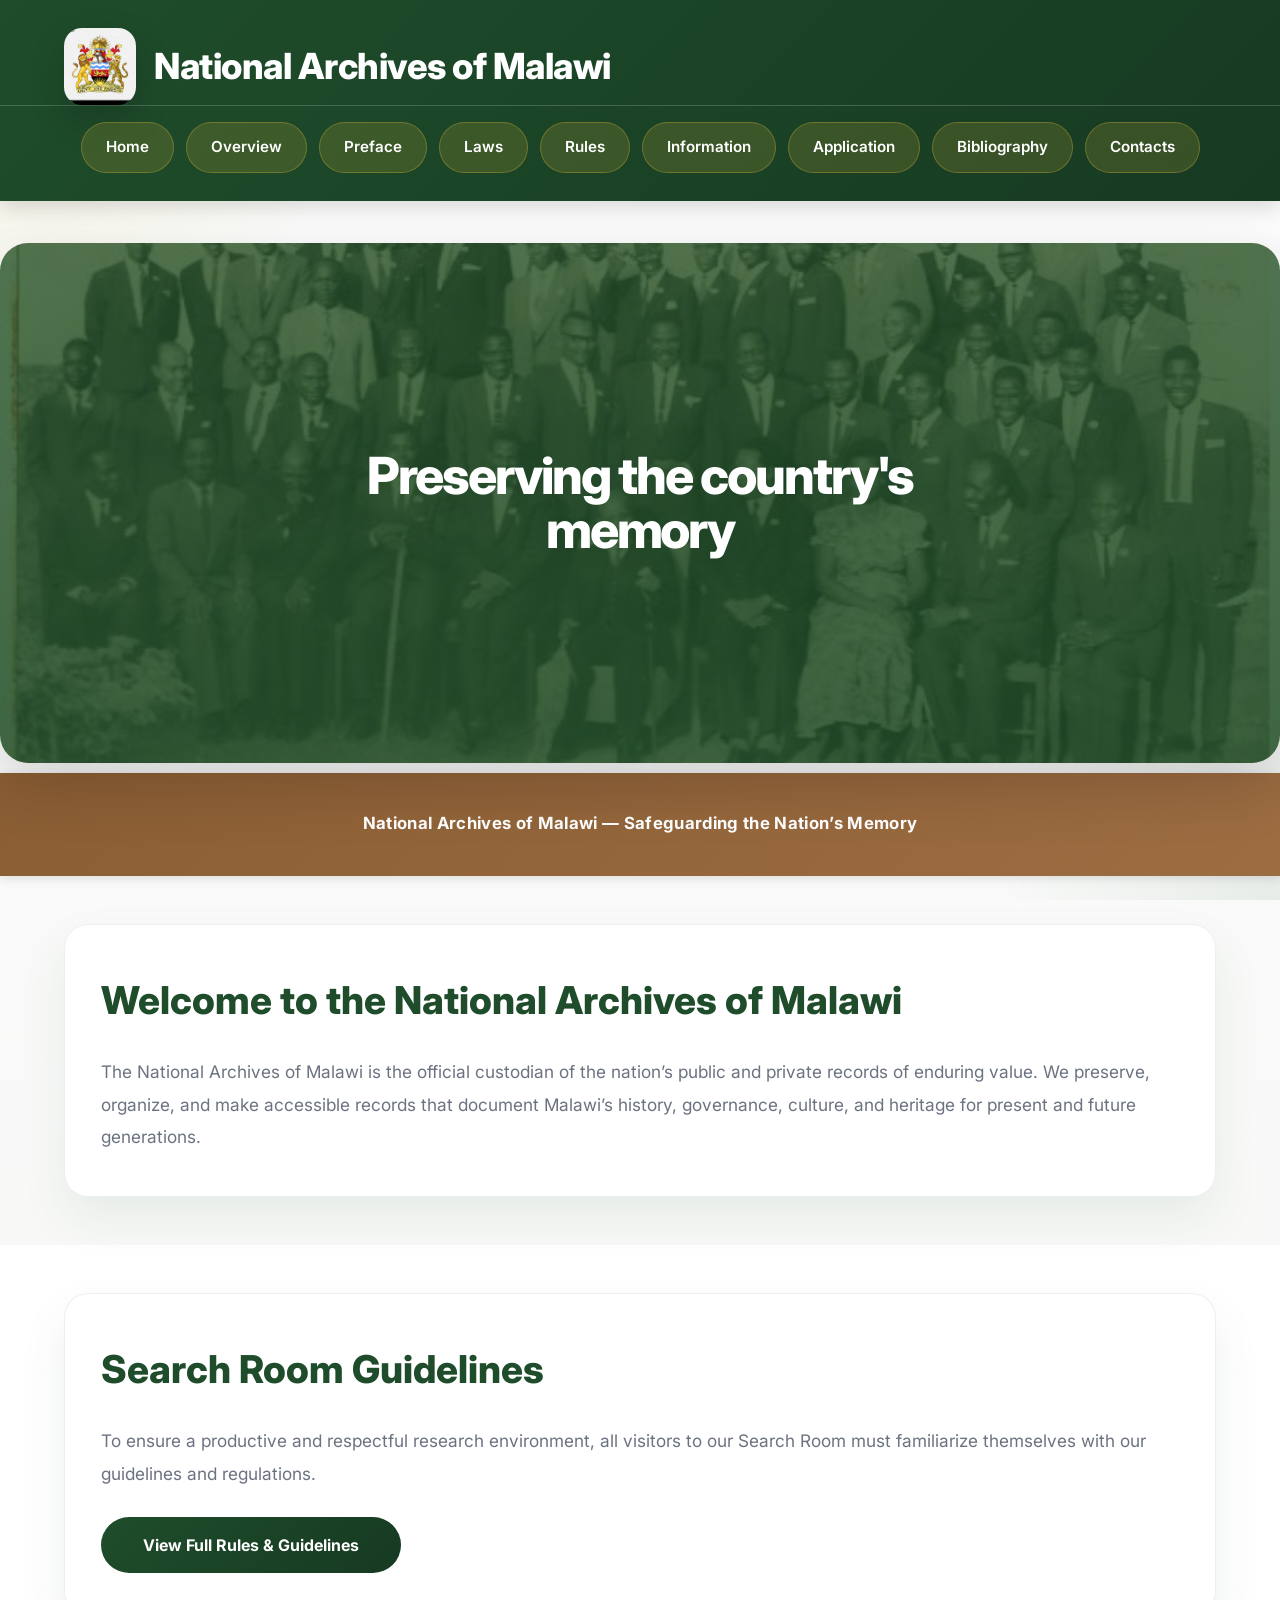
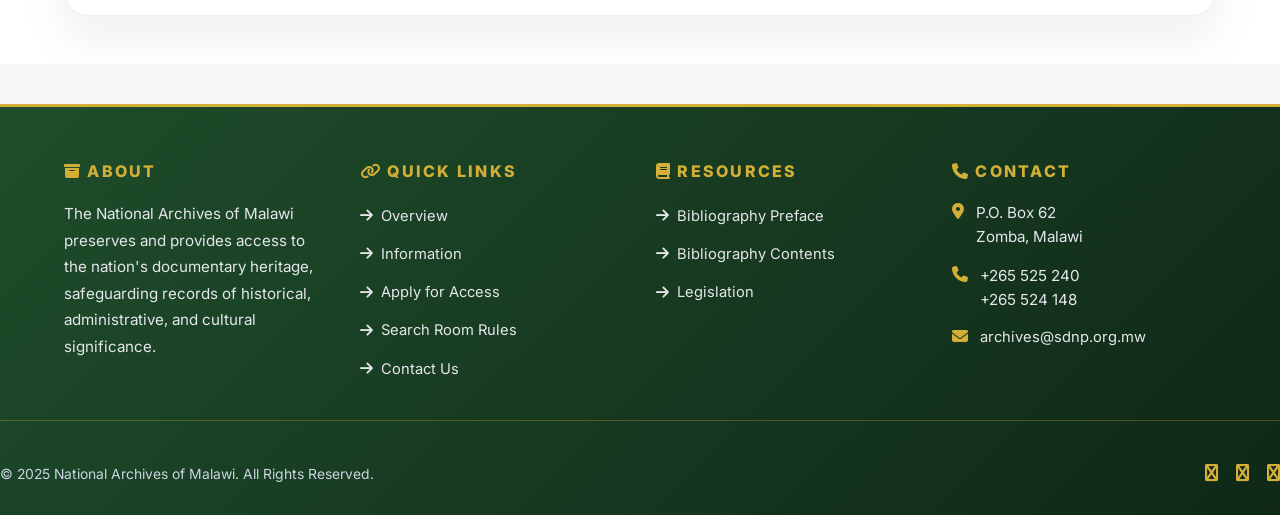
==== commit fd382a1f: "Prioritize home page in site navigation" ====
--- a/index.html
+++ b/index.html
@@ -29,6 +29,7 @@
   <!-- Navigation -->
   <nav class="main-nav" aria-label="Primary navigation">
     <div class="container nav-list">
+      <a href="index.html">Home</a>
       <a href="overview.html">Overview</a>
       <a href="biblio_preface.html">Preface</a>
       <a href="laws.html">Laws</a>
@@ -37,10 +38,8 @@
       <a href="application.html">Application</a>
       <a href="biblio-contents.html">Bibliography</a>
       <a href="staff.html">Contacts</a>
-      <a href="index.html">Home</a>
     </div>
   </nav>
-</header>
 </header>
 
 <main>
@@ -144,5 +143,13 @@
   </div>
 </footer>
 
+<script>
+  window.addEventListener("pageshow", function () {
+    if (!window.location.hash) {
+      window.scrollTo(0, 0);
+    }
+  });
+</script>
+
 </body>
-</html>+</html>
--- a/archives-styles.css
+++ b/archives-styles.css
@@ -40,7 +40,7 @@
 
 .container{
   width:90%;
-  max-width:1180px;
+  max-width:1400px;
   margin:0 auto;
 }
 
